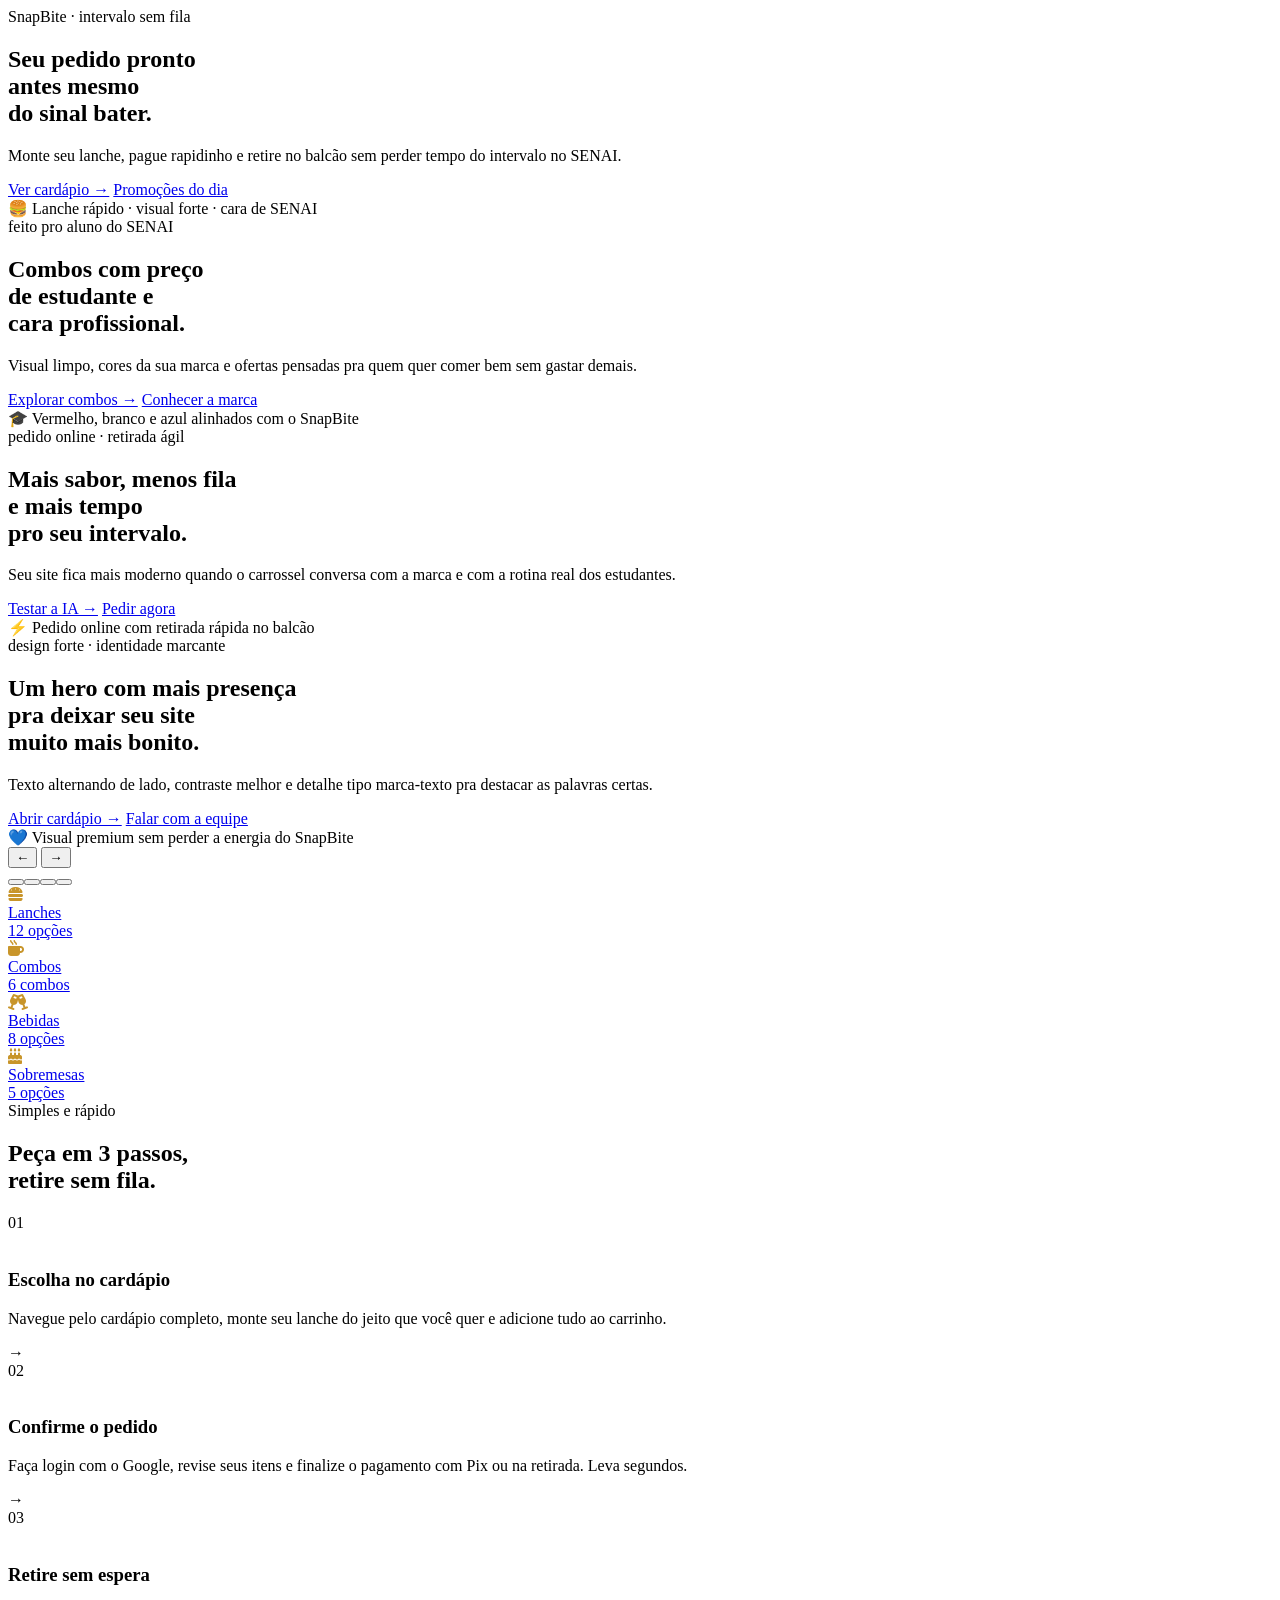
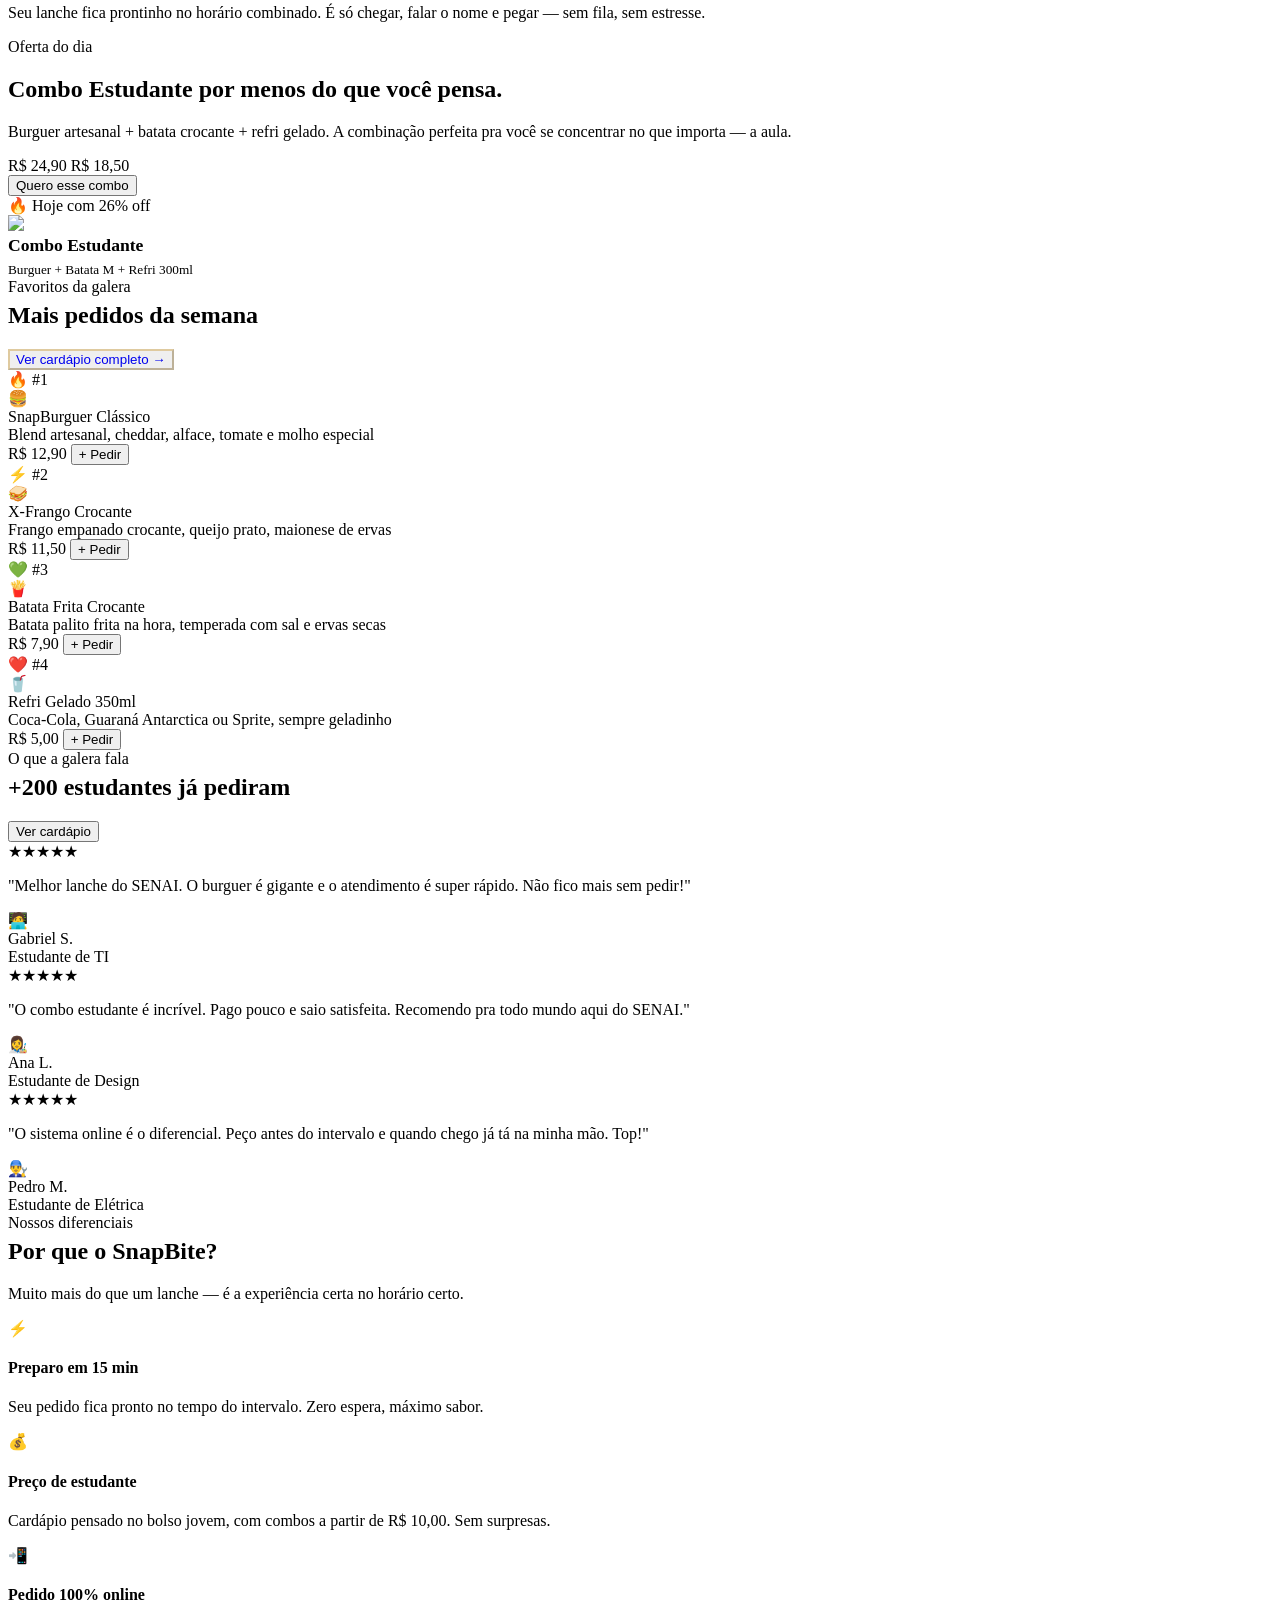
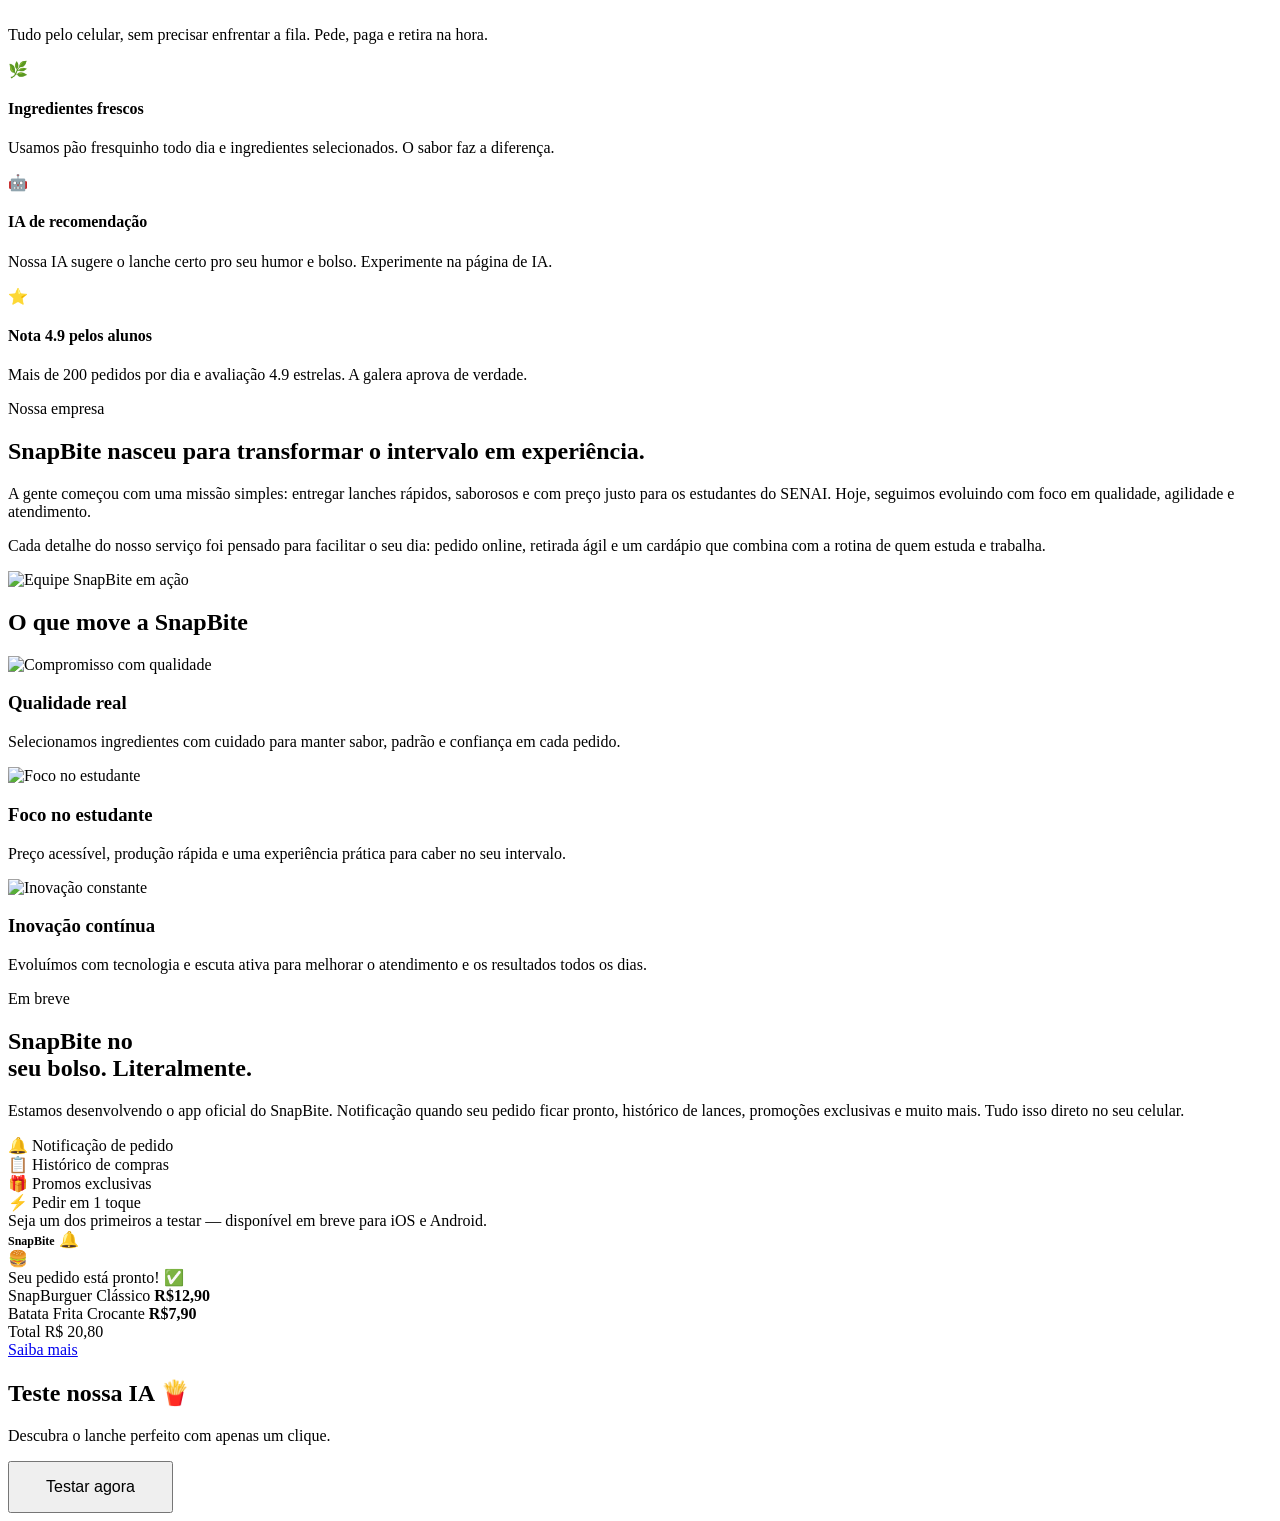
==== index.html @ 82b2a39b "Add files via upload" ====
<!DOCTYPE html>
<html lang="pt-BR">
<head>
  <meta charset="UTF-8">
  <meta name="viewport" content="width=device-width, initial-scale=1.0">
  <title>SnapBite — Lanchonete do SENAI</title>
  <link rel="icon" href="data:image/svg+xml,<svg xmlns='http://www.w3.org/2000/svg' viewBox='0 0 100 100'><text y='.9em' font-size='90'>🍔</text></svg>">
  <link rel="stylesheet" href="https://cdnjs.cloudflare.com/ajax/libs/font-awesome/6.5.0/css/all.min.css">
  <link rel="stylesheet" href="https://cdnjs.cloudflare.com/ajax/libs/font-awesome/6.5.1/css/all.min.css">
  <link rel="stylesheet" href="css/global.css">
  <link rel="stylesheet" href="css/home.css">
</head>
<body>
  <script src="js/skeleton.js"></script>
 

  <main>

    <!-- HERO CAROUSEL -->
    <section class="hero-carousel">
      <div class="hc-track" id="hcTrack">

        <div class="hc-slide" style="
          --bg:url('https://images.unsplash.com/photo-1568901346375-23c9450c58cd?w=1600&q=80');
          --hc-accent:#E30613;
          --hc-accent-strong:#FF4D57;
          --hc-accent-soft:rgba(227,6,19,0.18);
          --hc-accent-border:rgba(255,255,255,0.22);
          --hc-accent-shadow:rgba(227,6,19,0.35);
        ">
          <div class="hc-overlay" style="--ov-color:rgba(0,20,72,0.70)"></div>
          <div class="hc-content">
            <span class="hc-tag"><span class="dot"></span> SnapBite · intervalo sem fila</span>
            <h1 class="hc-title">Seu pedido <span class="hc-highlight">pronto</span><br>antes mesmo<br>do sinal bater.</h1>
            <p class="hc-desc">Monte seu lanche, pague rapidinho e retire no balcão sem perder tempo do intervalo no SENAI.</p>
            <div class="hc-actions">
              <a href="cardapio.html" class="hc-btn hc-btn-primary">Ver cardápio →</a>
              <a href="promocoes.html" class="hc-btn hc-btn-ghost">Promoções do dia</a>
            </div>
            <div class="hc-badge-item">🍔 Lanche rápido · visual forte · cara de SENAI</div>
          </div>
        </div>

        <div class="hc-slide" style="
          --bg:url('https://images.unsplash.com/photo-1515003197210-e0cd71810b5f?w=1600&q=80');
          --hc-accent:#FFFFFF;
          --hc-accent-strong:#F7F9FF;
          --hc-accent-soft:rgba(255,255,255,0.16);
          --hc-accent-border:rgba(255,255,255,0.22);
          --hc-accent-shadow:rgba(255,255,255,0.18);
        ">
          <div class="hc-overlay" style="--ov-color:rgba(227,6,19,0.66)"></div>
          <div class="hc-content is-right">
            <span class="hc-tag"><span class="dot"></span> feito pro aluno do SENAI</span>
            <h1 class="hc-title">Combos com <span class="hc-highlight">preço</span><br>de estudante e<br>cara profissional.</h1>
            <p class="hc-desc">Visual limpo, cores da sua marca e ofertas pensadas pra quem quer comer bem sem gastar demais.</p>
            <div class="hc-actions">
              <a href="cardapio.html" class="hc-btn hc-btn-primary">Explorar combos →</a>
              <a href="sobre.html" class="hc-btn hc-btn-ghost">Conhecer a marca</a>
            </div>
            <div class="hc-badge-item">🎓 Vermelho, branco e azul alinhados com o SnapBite</div>
          </div>
        </div>

        <div class="hc-slide" style="
          --bg:url('https://images.unsplash.com/photo-1525610553991-2bede1a236e2?w=1600&q=80');
          --hc-accent:#E30613;
          --hc-accent-strong:#FF6871;
          --hc-accent-soft:rgba(227,6,19,0.16);
          --hc-accent-border:rgba(255,255,255,0.20);
          --hc-accent-shadow:rgba(227,6,19,0.32);
        ">
          <div class="hc-overlay" style="--ov-color:rgba(0,26,102,0.74)"></div>
          <div class="hc-content">
            <span class="hc-tag"><span class="dot"></span> pedido online · retirada ágil</span>
            <h1 class="hc-title">Mais sabor, menos <span class="hc-highlight">fila</span><br>e mais tempo<br>pro seu intervalo.</h1>
            <p class="hc-desc">Seu site fica mais moderno quando o carrossel conversa com a marca e com a rotina real dos estudantes.</p>
            <div class="hc-actions">
              <a href="IA.html" class="hc-btn hc-btn-primary">Testar a IA →</a>
              <a href="cardapio.html" class="hc-btn hc-btn-ghost">Pedir agora</a>
            </div>
            <div class="hc-badge-item">⚡ Pedido online com retirada rápida no balcão</div>
          </div>
        </div>

        <div class="hc-slide" style="
          --bg:url('https://images.unsplash.com/photo-1571091718767-18b5b1457add?w=1600&q=80');
          --hc-accent:#FFFFFF;
          --hc-accent-strong:#FFFFFF;
          --hc-accent-soft:rgba(255,255,255,0.16);
          --hc-accent-border:rgba(255,255,255,0.22);
          --hc-accent-shadow:rgba(0,51,153,0.28);
        ">
          <div class="hc-overlay" style="--ov-color:rgba(0,51,153,0.68)"></div>
          <div class="hc-content is-right">
            <span class="hc-tag"><span class="dot"></span> design forte · identidade marcante</span>
            <h1 class="hc-title">Um hero com mais <span class="hc-highlight">presença</span><br>pra deixar seu site<br>muito mais bonito.</h1>
            <p class="hc-desc">Texto alternando de lado, contraste melhor e detalhe tipo marca-texto pra destacar as palavras certas.</p>
            <div class="hc-actions">
              <a href="cardapio.html" class="hc-btn hc-btn-primary">Abrir cardápio →</a>
              <a href="contato.html" class="hc-btn hc-btn-ghost">Falar com a equipe</a>
            </div>
            <div class="hc-badge-item">💙 Visual premium sem perder a energia do SnapBite</div>
          </div>
        </div>

      </div>

      <button class="hc-arrow hc-prev" id="hcPrev" aria-label="Anterior">&#8592;</button>
      <button class="hc-arrow hc-next" id="hcNext" aria-label="Próximo">&#8594;</button>
      <div class="hc-dots" id="hcDots"></div>
    </section>

    <script>
    (function() {
      const track = document.getElementById('hcTrack');
      const slides = track.querySelectorAll('.hc-slide');
      const dotsContainer = document.getElementById('hcDots');
      const total = slides.length;
      let current = 0;
      let timer = null;

      slides.forEach((_, i) => {
        const d = document.createElement('button');
        d.className = 'hc-dot' + (i === 0 ? ' active' : '');
        d.setAttribute('aria-label', 'Slide ' + (i + 1));
        d.addEventListener('click', () => goTo(i));
        dotsContainer.appendChild(d);
      });

      function goTo(idx) {
        slides[current].classList.remove('active');
        dotsContainer.children[current].classList.remove('active');
        current = (idx + total) % total;
        slides[current].classList.add('active');
        dotsContainer.children[current].classList.add('active');
        restartTimer();
      }

      function next() { goTo(current + 1); }
      function prev() { goTo(current - 1); }

      function restartTimer() {
        clearInterval(timer);
        timer = setInterval(next, 5200);
      }

      slides[0].classList.add('active');
      restartTimer();

      document.getElementById('hcNext').addEventListener('click', next);
      document.getElementById('hcPrev').addEventListener('click', prev);

      let startX = 0;
      track.addEventListener('touchstart', e => { startX = e.touches[0].clientX; }, { passive: true });
      track.addEventListener('touchend', e => {
        const dx = e.changedTouches[0].clientX - startX;
        if (Math.abs(dx) > 40) dx < 0 ? next() : prev();
      }, { passive: true });
    })();
    </script>

    <!-- STRIP CATEGORIAS -->
    <div class="strip-cats">
      <div class="strip-cats-inner">
        <a href="cardapio.html" class="cat-item">
          <span class="cat-emoji"><i class="fa-solid fa-burger" style="color: #c8952a;"></i></span>
          <div class="cat-info"><div class="cat-nome">Lanches</div><div class="cat-qtd">12 opções</div></div>
        </a>
        <a href="cardapio.html" class="cat-item">
          <span class="cat-emoji"><i class="fa-solid fa-mug-hot" style="color: #c8952a;"></i></span>
          <div class="cat-info"><div class="cat-nome">Combos</div><div class="cat-qtd">6 combos</div></div>
        </a>
        <a href="cardapio.html" class="cat-item">
          <span class="cat-emoji"><i class="fa-solid fa-champagne-glasses" style="color: #c8952a;"></i></span>
          <div class="cat-info"><div class="cat-nome">Bebidas</div><div class="cat-qtd">8 opções</div></div>
        </a>
        <a href="cardapio.html" class="cat-item">
          <span class="cat-emoji"><i class="fa-solid fa-cake-candles" style="color: #c8952a;"></i></span>
          <div class="cat-info"><div class="cat-nome">Sobremesas</div><div class="cat-qtd">5 opções</div></div>
        </a>
      </div>
    </div>

    <!-- COMO FUNCIONA -->
    <section class="sec-como">
      <div class="como-inner">
        <div class="como-header">
          <span class="eyebrow" style="color:var(--mostarda)">Simples e rápido</span>
          <h2 class="section-title">Peça em 3 passos,<br>retire sem fila.</h2>
        </div>
        <div class="como-steps">
          <div class="como-step">
            <div class="step-num">01</div>
            <div class="step-icon"><i class="fa-solid fa-burger" style="color: rgb(255, 255, 255);"></i></div>
            <h3 class="step-titulo">Escolha no cardápio</h3>
            <p class="step-desc">Navegue pelo cardápio completo, monte seu lanche do jeito que você quer e adicione tudo ao carrinho.</p>
          </div>
          <div class="como-arrow">→</div>
          <div class="como-step">
            <div class="step-num">02</div>
            <div class="step-icon"><i class="fa-solid fa-mobile-screen" style="color: rgb(255, 255, 255);"></i></div>
            <h3 class="step-titulo">Confirme o pedido</h3>
            <p class="step-desc">Faça login com o Google, revise seus itens e finalize o pagamento com Pix ou na retirada. Leva segundos.</p>
          </div>
          <div class="como-arrow">→</div>
          <div class="como-step">
            <div class="step-num">03</div>
            <div class="step-icon"><i class="fa-solid fa-circle-check" style="color: rgb(255, 255, 255);"></i></div>
            <h3 class="step-titulo">Retire sem espera</h3>
            <p class="step-desc">Seu lanche fica prontinho no horário combinado. É só chegar, falar o nome e pegar — sem fila, sem estresse.</p>
          </div>
        </div>
      </div>
    </section>

    <!-- DESTAQUE DO DIA -->
    <section class="sec-destaque">
      <div class="destaque-inner">
        <div class="destaque-texto">
          <span class="eyebrow" style="color:var(--terracota)">Oferta do dia</span>
          <h2>Combo Estudante por menos do que você pensa.</h2>
          <p>Burguer artesanal + batata crocante + refri gelado. A combinação perfeita pra você se concentrar no que importa — a aula.</p>
          <div class="preco-bloco">
            <span class="preco-antes">R$ 24,90</span>
            <span class="preco-agora">R$ 18,50</span>
          </div>
          <button class="btn-secondary" onclick="adicionarAoCarrinho({id:'combo1',nome:'Combo Estudante',preco:18.50,emoji:'🍔',desc:'Burguer + Batata + Refri'})">Quero esse combo</button>
        </div>
        <div class="destaque-card">
          <span class="rotulo">🔥 Hoje com 26% off</span>
          <div class="emoji-destaque"><img src="img/img2.png"></div>
          <div style="font-family:'Playfair Display',serif;font-size:1.1rem;font-weight:700;color:var(--preto-q)">Combo Estudante</div>
          <div style="color:var(--cinza-q);font-size:0.83rem;margin-top:6px">Burguer + Batata M + Refri 300ml</div>
        </div>
      </div>
    </section>


    <!-- MAIS PEDIDOS DA SEMANA -->
    <section class="sec-mais-pedidos">
      <div class="mais-inner">
        <div class="mais-header">
          <div>
            <span class="eyebrow" style="color:var(--terracota)">Favoritos da galera</span>
            <h2 class="section-title" style="margin-top:6px">Mais pedidos da semana</h2>
          </div>
          <a href="cardapio.html"><button class="btn-ghost" style="color:var(--mostarda);border-color:rgba(200,149,42,0.4)">Ver cardápio completo →</button></a>
        </div>
        <div class="mais-grid">
          <div class="mais-card">
            <div class="mais-badge">🔥 #1</div>
            <div class="mais-emoji">🍔</div>
            <div class="mais-nome">SnapBurguer Clássico</div>
            <div class="mais-desc">Blend artesanal, cheddar, alface, tomate e molho especial</div>
            <div class="mais-footer">
              <span class="mais-preco">R$ 12,90</span>
              <button class="prod-add-btn" onclick="adicionarAoCarrinho({id:'snb1',nome:'SnapBurguer Clássico',preco:12.90,emoji:'🍔',desc:'Blend artesanal clássico'})">+ Pedir</button>
            </div>
          </div>
          <div class="mais-card">
            <div class="mais-badge" style="background:var(--terracota)">⚡ #2</div>
            <div class="mais-emoji">🥪</div>
            <div class="mais-nome">X-Frango Crocante</div>
            <div class="mais-desc">Frango empanado crocante, queijo prato, maionese de ervas</div>
            <div class="mais-footer">
              <span class="mais-preco">R$ 11,50</span>
              <button class="prod-add-btn" onclick="adicionarAoCarrinho({id:'xfc1',nome:'X-Frango Crocante',preco:11.50,emoji:'🥪',desc:'Frango empanado crocante'})">+ Pedir</button>
            </div>
          </div>
          <div class="mais-card">
            <div class="mais-badge" style="background:var(--oliva)">💚 #3</div>
            <div class="mais-emoji">🍟</div>
            <div class="mais-nome">Batata Frita Crocante</div>
            <div class="mais-desc">Batata palito frita na hora, temperada com sal e ervas secas</div>
            <div class="mais-footer">
              <span class="mais-preco">R$ 7,90</span>
              <button class="prod-add-btn" onclick="adicionarAoCarrinho({id:'bat1',nome:'Batata Frita Crocante',preco:7.90,emoji:'🍟',desc:'Batata frita temperada'})">+ Pedir</button>
            </div>
          </div>
          <div class="mais-card">
            <div class="mais-badge" style="background:var(--vinho)">❤️ #4</div>
            <div class="mais-emoji">🥤</div>
            <div class="mais-nome">Refri Gelado 350ml</div>
            <div class="mais-desc">Coca-Cola, Guaraná Antarctica ou Sprite, sempre geladinho</div>
            <div class="mais-footer">
              <span class="mais-preco">R$ 5,00</span>
              <button class="prod-add-btn" onclick="adicionarAoCarrinho({id:'ref1',nome:'Refri Gelado 350ml',preco:5.00,emoji:'🥤',desc:'Refri gelado 350ml'})">+ Pedir</button>
            </div>
          </div>
        </div>
      </div>
    </section>

    <!-- DEPOIMENTOS -->
    <section class="sec-depo">
      <div class="sec-depo-inner">
        <div class="depo-header">
          <div>
            <span class="eyebrow">O que a galera fala</span>
            <h2 class="section-title" style="margin-top:6px">+200 estudantes já pediram</h2>
          </div>
          <a href="cardapio.html"><button class="btn-ghost">Ver cardápio</button></a>
        </div>
        <div class="depo-grid">
          <div class="depo-card">
            <div class="depo-stars">★★★★★</div>
            <p class="depo-texto">"Melhor lanche do SENAI. O burguer é gigante e o atendimento é super rápido. Não fico mais sem pedir!"</p>
            <div class="depo-autor">
              <div class="depo-av">🧑‍💻</div>
              <div><div class="depo-nome">Gabriel S.</div><div class="depo-cargo">Estudante de TI</div></div>
            </div>
          </div>
          <div class="depo-card">
            <div class="depo-stars">★★★★★</div>
            <p class="depo-texto">"O combo estudante é incrível. Pago pouco e saio satisfeita. Recomendo pra todo mundo aqui do SENAI."</p>
            <div class="depo-autor">
              <div class="depo-av">👩‍🎨</div>
              <div><div class="depo-nome">Ana L.</div><div class="depo-cargo">Estudante de Design</div></div>
            </div>
          </div>
          <div class="depo-card">
            <div class="depo-stars">★★★★★</div>
            <p class="depo-texto">"O sistema online é o diferencial. Peço antes do intervalo e quando chego já tá na minha mão. Top!"</p>
            <div class="depo-autor">
              <div class="depo-av">👨‍🔧</div>
              <div><div class="depo-nome">Pedro M.</div><div class="depo-cargo">Estudante de Elétrica</div></div>
            </div>
          </div>
        </div>
      </div>
    </section>

    <!-- POR QUE SNAPBITE -->
    <section class="sec-porque">
      <div class="porque-inner">
        <div class="porque-header">
          <span class="eyebrow" style="color:var(--terracota)">Nossos diferenciais</span>
          <h2 class="section-title" style="margin-top:6px">Por que o SnapBite?</h2>
          <p class="porque-sub">Muito mais do que um lanche — é a experiência certa no horário certo.</p>
        </div>
        <div class="porque-grid">
          <div class="porque-item">
            <div class="porque-icon">⚡</div>
            <h4>Preparo em 15 min</h4>
            <p>Seu pedido fica pronto no tempo do intervalo. Zero espera, máximo sabor.</p>
          </div>
          <div class="porque-item">
            <div class="porque-icon">💰</div>
            <h4>Preço de estudante</h4>
            <p>Cardápio pensado no bolso jovem, com combos a partir de R$ 10,00. Sem surpresas.</p>
          </div>
          <div class="porque-item">
            <div class="porque-icon">📲</div>
            <h4>Pedido 100% online</h4>
            <p>Tudo pelo celular, sem precisar enfrentar a fila. Pede, paga e retira na hora.</p>
          </div>
          <div class="porque-item">
            <div class="porque-icon">🌿</div>
            <h4>Ingredientes frescos</h4>
            <p>Usamos pão fresquinho todo dia e ingredientes selecionados. O sabor faz a diferença.</p>
          </div>
          <div class="porque-item">
            <div class="porque-icon">🤖</div>
            <h4>IA de recomendação</h4>
            <p>Nossa IA sugere o lanche certo pro seu humor e bolso. Experimente na página de IA.</p>
          </div>
          <div class="porque-item">
            <div class="porque-icon">⭐</div>
            <h4>Nota 4.9 pelos alunos</h4>
            <p>Mais de 200 pedidos por dia e avaliação 4.9 estrelas. A galera aprova de verdade.</p>
          </div>
        </div>
      </div>
    </section>

    <!-- NOSSA HISTÓRIA -->
    <section class="sec-empresa fade-in-up">
      <div class="empresa-inner">
        <div class="empresa-texto">
          <span class="eyebrow" style="color:var(--terracota)">Nossa empresa</span>
          <h2>SnapBite nasceu para transformar o intervalo em experiência.</h2>
          <p>
            A gente começou com uma missão simples: entregar lanches rápidos, saborosos e com preço justo
            para os estudantes do SENAI. Hoje, seguimos evoluindo com foco em qualidade, agilidade e atendimento.
          </p>
          <p>
            Cada detalhe do nosso serviço foi pensado para facilitar o seu dia: pedido online, retirada ágil
            e um cardápio que combina com a rotina de quem estuda e trabalha.
          </p>
        </div>
        <div class="empresa-imagem">
          <img src="img/img1.png" alt="Equipe SnapBite em ação">
        </div>
      </div>
    </section>

    <!-- CULTURA SNAPBITE -->
    <section class="sec-cultura fade-in-up">
      <div class="cultura-inner">
        <h2 class="section-title">O que move a SnapBite</h2>
        <div class="cultura-grid">
          <article class="cultura-card">
            <img src="img/img2.png" alt="Compromisso com qualidade">
            <h3>Qualidade real</h3>
            <p>Selecionamos ingredientes com cuidado para manter sabor, padrão e confiança em cada pedido.</p>
          </article>
          <article class="cultura-card">
            <img src="img/img3.png" alt="Foco no estudante">
            <h3>Foco no estudante</h3>
            <p>Preço acessível, produção rápida e uma experiência prática para caber no seu intervalo.</p>
          </article>
          <article class="cultura-card">
            <img src="img/img1.png" alt="Inovação constante">
            <h3>Inovação contínua</h3>
            <p>Evoluímos com tecnologia e escuta ativa para melhorar o atendimento e os resultados todos os dias.</p>
          </article>
        </div>
      </div>
    </section>

    <!-- APP TEASER -->
    <section class="sec-app">
      <div class="app-inner">
        <div class="app-texto">
          <span class="eyebrow" style="color:var(--mostarda-cl)">Em breve</span>
          <h2>SnapBite no<br>seu bolso. <span class="app-hl">Literalmente.</span></h2>
          <p>Estamos desenvolvendo o app oficial do SnapBite. Notificação quando seu pedido ficar pronto, histórico de lances, promoções exclusivas e muito mais. Tudo isso direto no seu celular.</p>
          <div class="app-pills">
            <div class="app-pill">🔔 Notificação de pedido</div>
            <div class="app-pill">📋 Histórico de compras</div>
            <div class="app-pill">🎁 Promos exclusivas</div>
            <div class="app-pill">⚡ Pedir em 1 toque</div>
          </div>
          <div class="app-aviso">
            <span class="app-aviso-dot"></span>
            Seja um dos primeiros a testar — disponível em breve para iOS e Android.
          </div>
        </div>
        <div class="app-mockup">
          <div class="phone-frame">
            <div class="phone-notch"></div>
            <div class="phone-screen">
              <div class="ps-header">
                <span style="font-size:0.75rem;font-weight:700;color:var(--mostarda)">SnapBite</span>
                <span style="font-size:1rem">🔔</span>
              </div>
              <div class="ps-hero-img">🍔</div>
              <div class="ps-tag">Seu pedido está pronto! ✅</div>
              <div class="ps-item">
                <span>SnapBurguer Clássico</span>
                <span style="color:var(--mostarda);font-weight:700">R$12,90</span>
              </div>
              <div class="ps-item">
                <span>Batata Frita Crocante</span>
                <span style="color:var(--mostarda);font-weight:700">R$7,90</span>
              </div>
              <div class="ps-divider"></div>
              <div class="ps-total">
                <span>Total</span>
                <span>R$ 20,80</span>
              </div>
              <a href="sobre.html" class="ps-btn-link"><div class="ps-btn">Saiba mais</div></a>
            </div>
          </div>
          <div class="phone-glow"></div>
        </div>
      </div>
    </section>

    <!-- CTA -->
    <section class="sec-cta">
      <div class="sec-cta-inner">
        <h2>Teste nossa IA 🍟</h2>
        <p>Descubra o lanche perfeito com apenas um clique.</p>
        <a href="IA.html"><button class="btn-primary" style="margin:0 auto;display:inline-flex;padding:15px 36px;font-size:1rem">Testar agora</button></a>
      </div>
    </section>
  </main>

  <script src="js/components.js"></script>
  <script src="js/app.js"></script>
  <script type="module" src="backend/firebase-auth.js"></script>

</body>
</html>
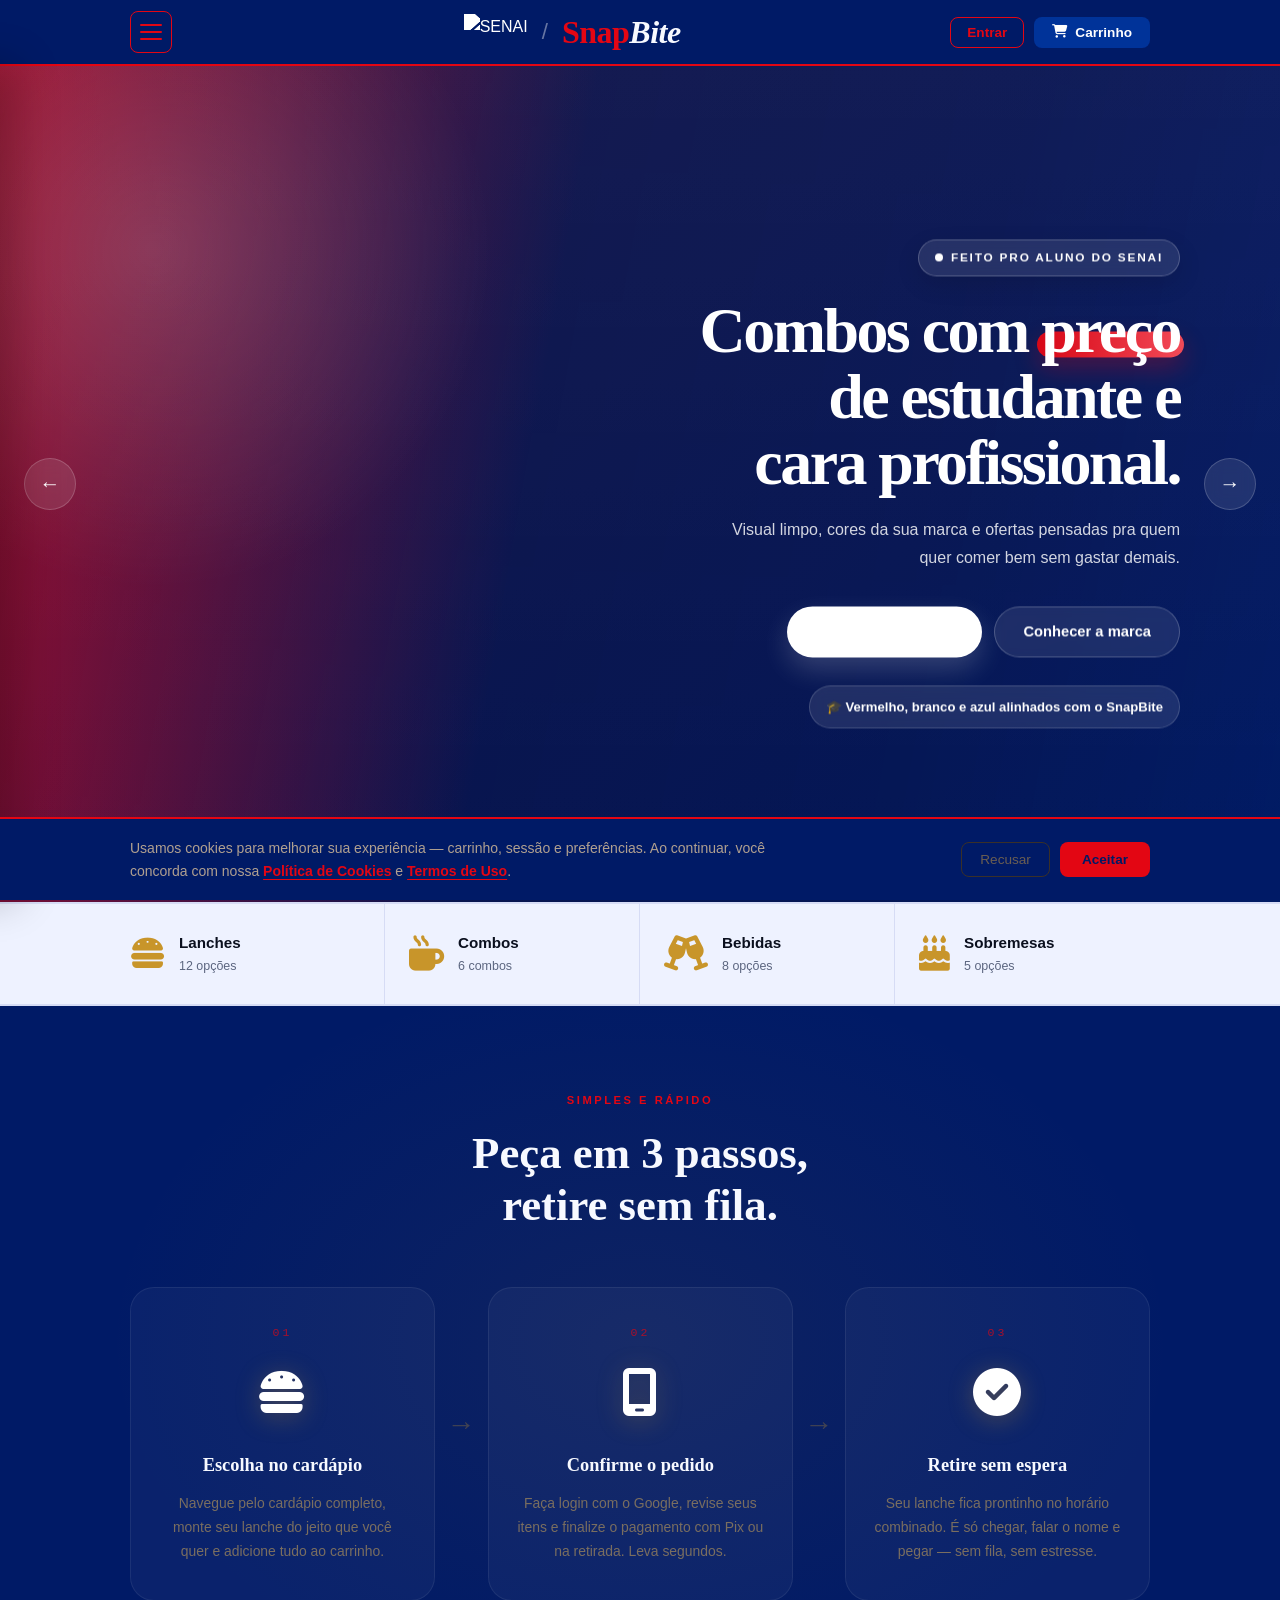
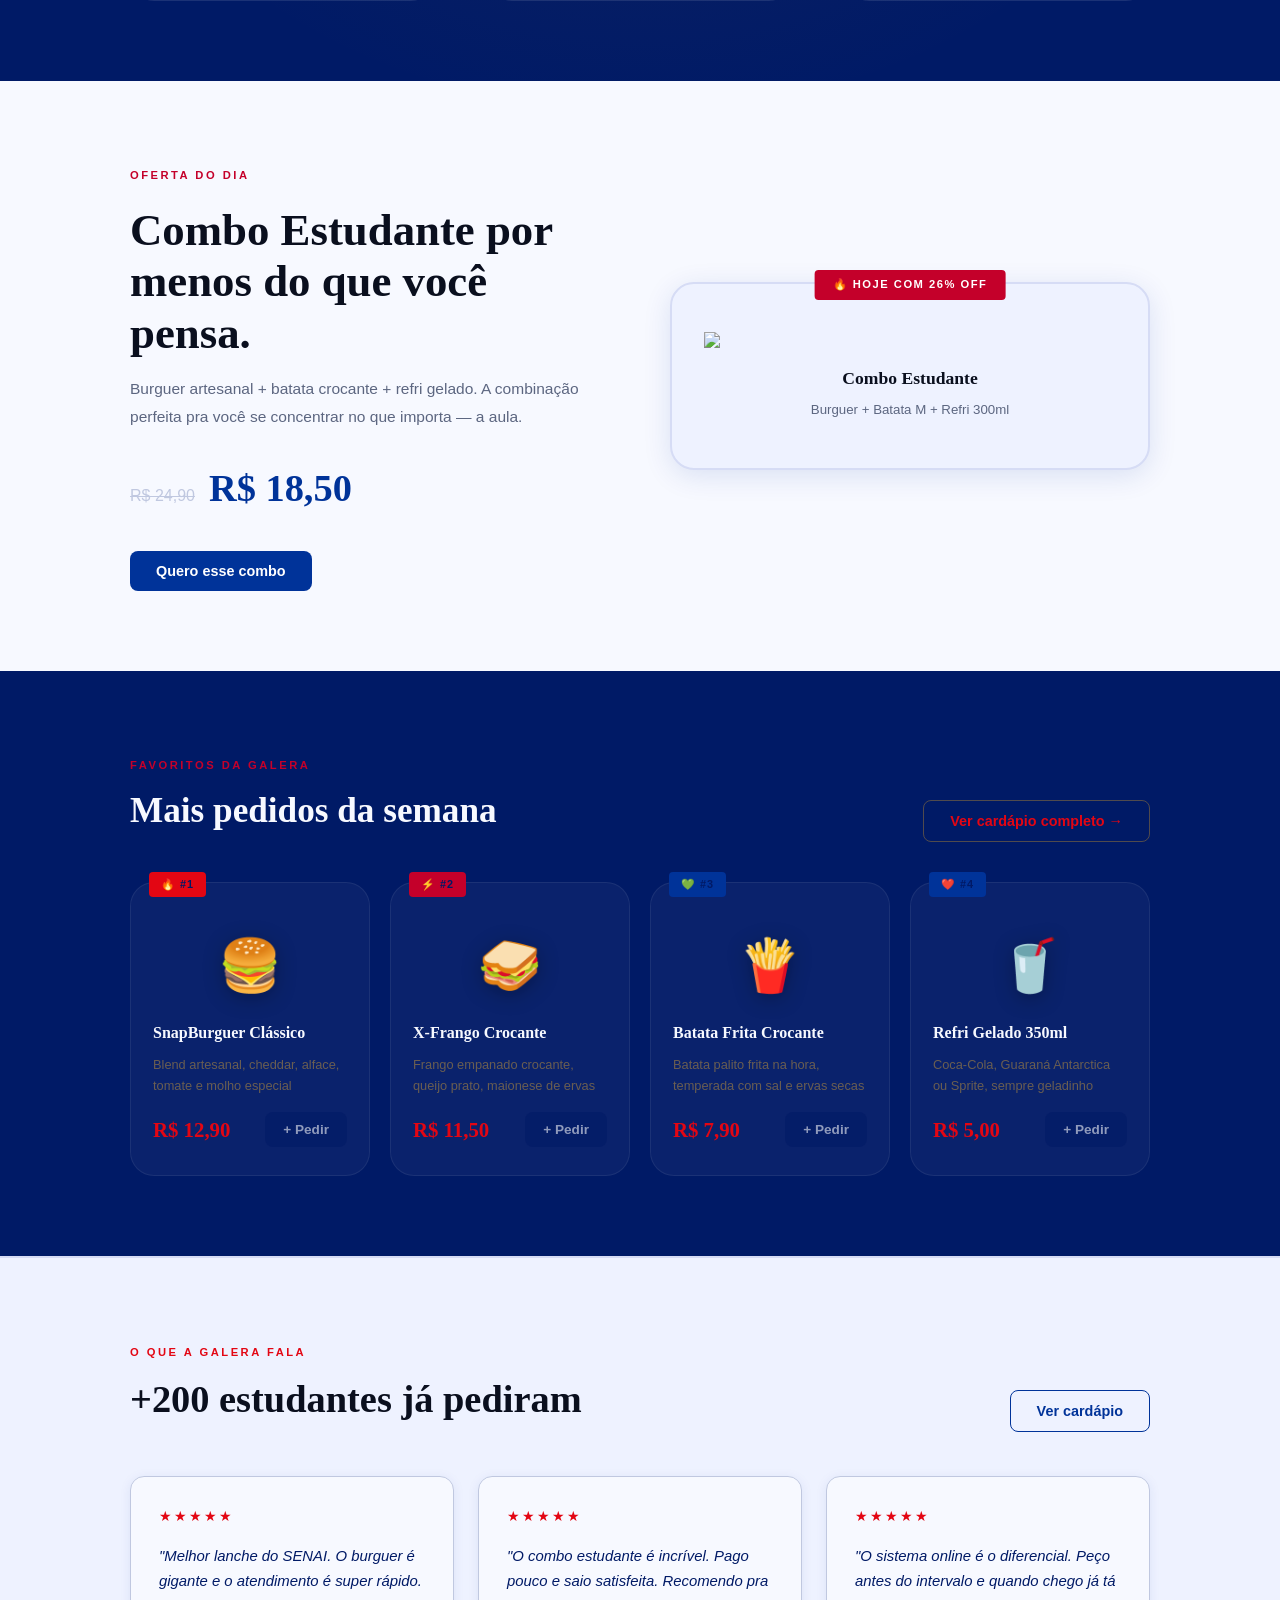
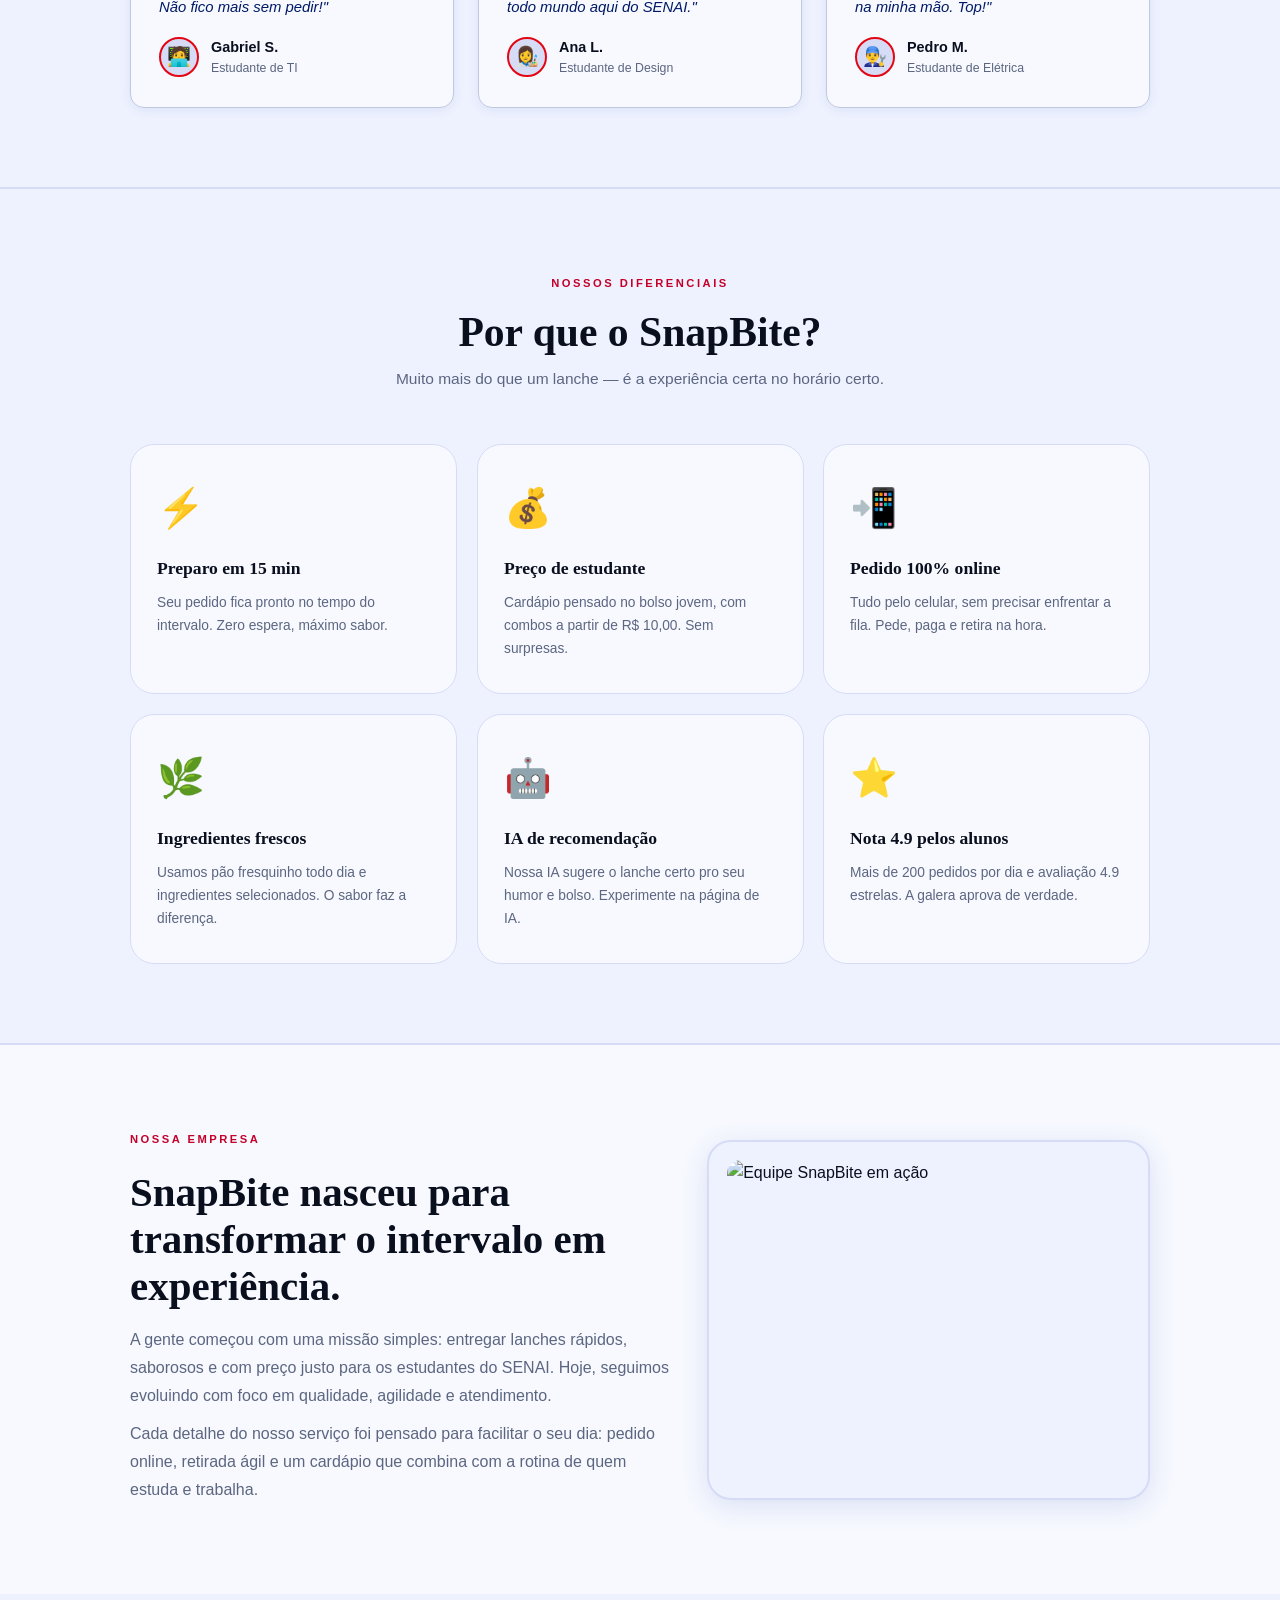
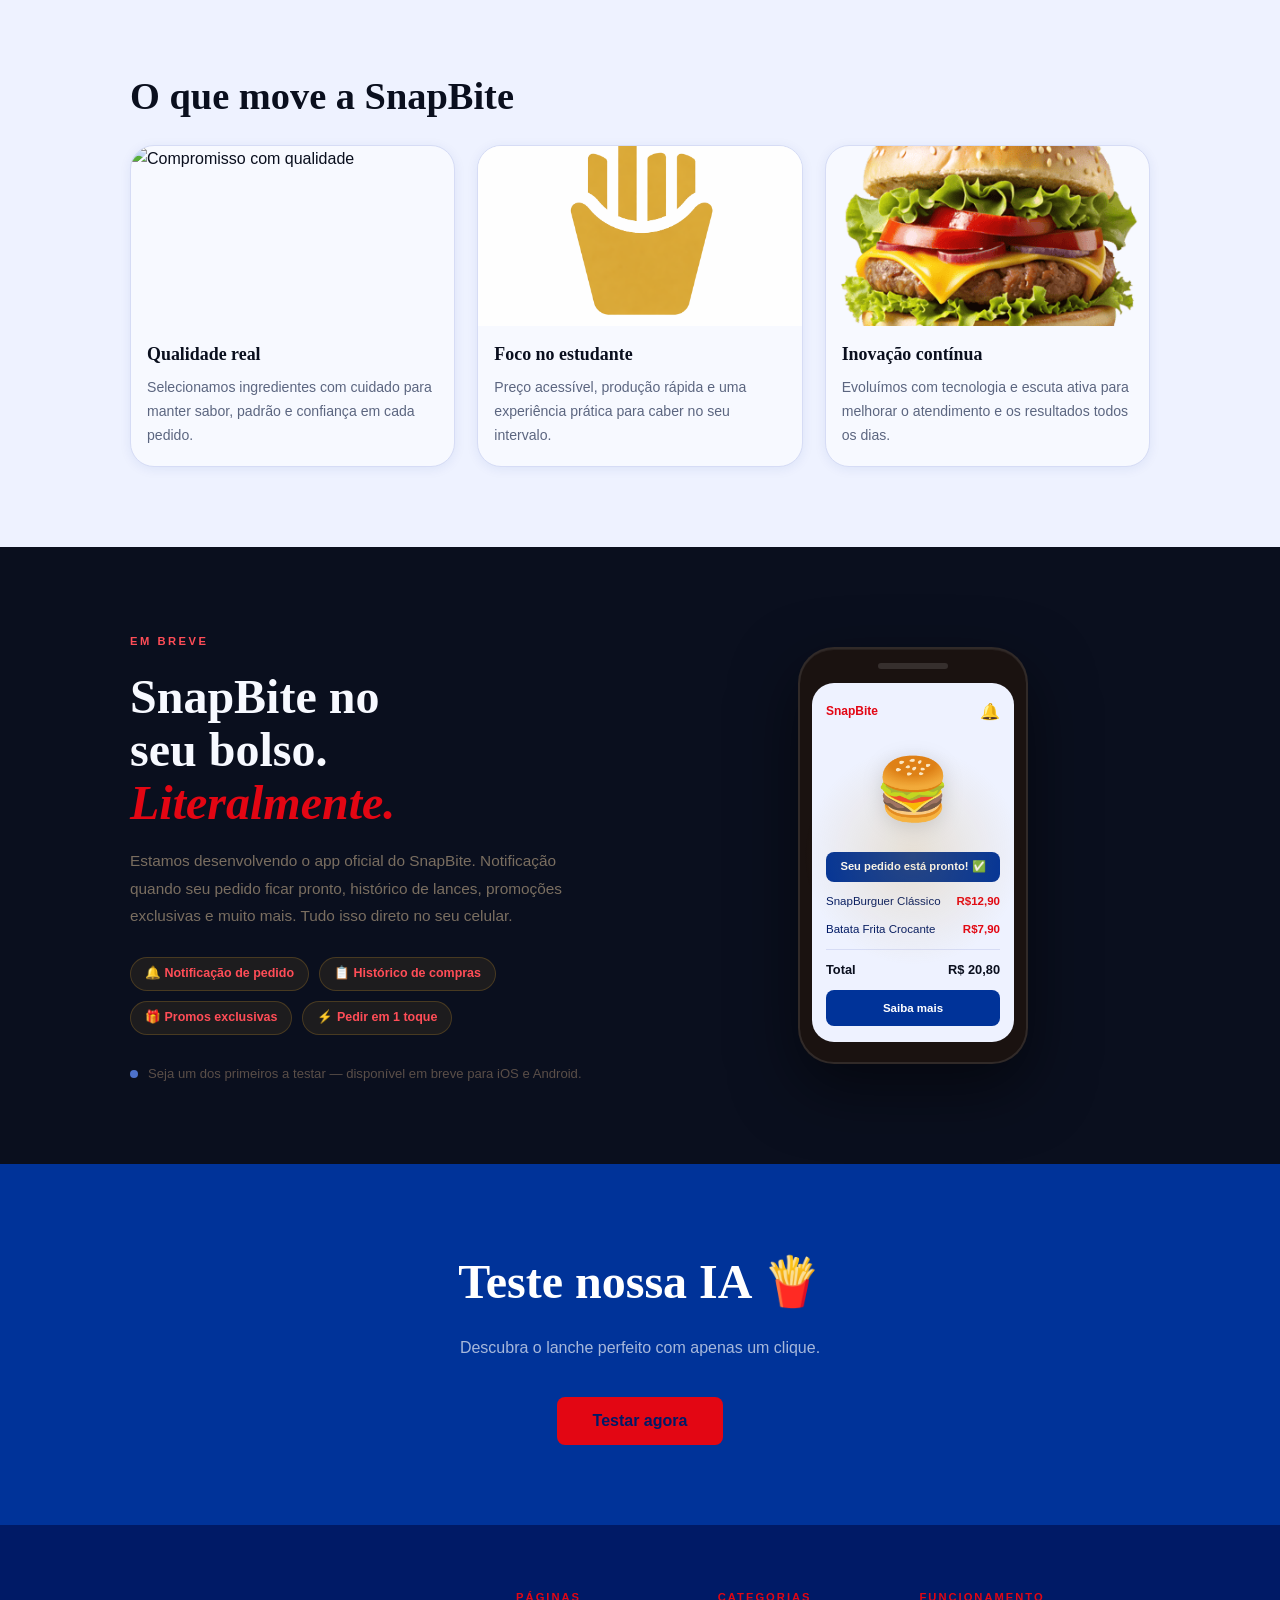
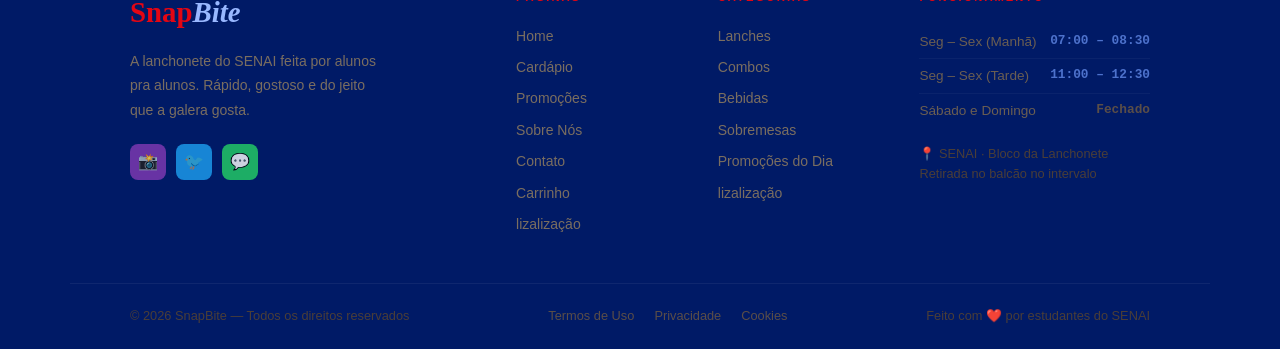
==== commit 3e2c3cfa: "Atualizar o index.html" ====
--- a/index.html
+++ b/index.html
@@ -7,11 +7,11 @@
   <link rel="icon" href="data:image/svg+xml,<svg xmlns='http://www.w3.org/2000/svg' viewBox='0 0 100 100'><text y='.9em' font-size='90'>🍔</text></svg>">
   <link rel="stylesheet" href="https://cdnjs.cloudflare.com/ajax/libs/font-awesome/6.5.0/css/all.min.css">
   <link rel="stylesheet" href="https://cdnjs.cloudflare.com/ajax/libs/font-awesome/6.5.1/css/all.min.css">
-  <link rel="stylesheet" href="css/global.css">
-  <link rel="stylesheet" href="css/home.css">
+  <link rel="stylesheet" href="global.css">
+  <link rel="stylesheet" href="home.css">
 </head>
 <body>
-  <script src="js/skeleton.js"></script>
+  <script src="skeleton.js"></script>
  
 
   <main>
@@ -406,12 +406,12 @@
             <p>Selecionamos ingredientes com cuidado para manter sabor, padrão e confiança em cada pedido.</p>
           </article>
           <article class="cultura-card">
-            <img src="img/img3.png" alt="Foco no estudante">
+            <img src="img3.png" alt="Foco no estudante">
             <h3>Foco no estudante</h3>
             <p>Preço acessível, produção rápida e uma experiência prática para caber no seu intervalo.</p>
           </article>
           <article class="cultura-card">
-            <img src="img/img1.png" alt="Inovação constante">
+            <img src="img1.png" alt="Inovação constante">
             <h3>Inovação contínua</h3>
             <p>Evoluímos com tecnologia e escuta ativa para melhorar o atendimento e os resultados todos os dias.</p>
           </article>
@@ -478,9 +478,9 @@
     </section>
   </main>
 
-  <script src="js/components.js"></script>
-  <script src="js/app.js"></script>
-  <script type="module" src="backend/firebase-auth.js"></script>
+  <script src="components.js"></script>
+  <script src="app.js"></script>
+  <script type="module" src="firebase-auth.js"></script>
 
 </body>
 </html>
--- a/global.css
+++ b/global.css
@@ -0,0 +1,1398 @@
+@import url('https://fonts.googleapis.com/css2?family=Playfair+Display:ital,wght@0,700;0,900;1,700&family=DM+Sans:wght@300;400;500;600;700&family=DM+Mono:wght@400;500&display=swap');
+
+:root {
+  /* ── CORES SENAI ── */
+  --mostarda:   #E30613;   /* vermelho SENAI (primário) */
+  --mostarda-cl:#FF4D57;   /* vermelho claro */
+  --vinho:      #003399;   /* azul SENAI (secundário) */
+  --vinho-cl:   #0047CC;   /* azul claro */
+  --creme:      #EEF2FF;   /* azul muito claro (fundo suave) */
+  --creme-esc:  #D6DCF5;   /* azul bordas suaves */
+  --oliva:      #003399;   /* azul escuro (reutilizado) */
+  --oliva-cl:   #4D72CC;   /* azul médio */
+  --terracota:  #C4002A;   /* vermelho escuro */
+  --terracota-cl:#E8335A;  /* vermelho médio */
+  --off-white:  #F7F9FF;   /* fundo branco azulado */
+  --cinza-q:    #5C6680;   /* cinza azulado */
+  --cinza-borda:#C0C8E0;   /* borda cinza azulada */
+  --preto-q:    #0A0F1E;   /* quase preto azulado */
+  --preto-mid:  #001A66;   /* azul SENAI muito escuro (navbar) */
+  --sombra-s:  0 2px 12px rgba(0,51,153,0.08);
+  --sombra-m:  0 6px 28px rgba(0,51,153,0.12);
+  --sombra-g:  0 16px 56px rgba(0,51,153,0.18);
+  --radius:    14px;
+  --radius-sm: 8px;
+  --radius-xl: 24px;
+  --t:         0.22s cubic-bezier(.4,0,.2,1);
+  --max-w:     1140px;
+  --gutter:    clamp(20px, 5vw, 60px);
+}
+
+*, *::before, *::after { box-sizing: border-box; margin: 0; padding: 0; }
+html { scroll-behavior: smooth; }
+
+html, body {
+  width: 100%;
+  min-height: 100%;
+}
+
+body {
+  font-family: 'DM Sans', sans-serif;
+  background: var(--off-white);
+  color: var(--preto-q);
+  min-height: 100vh;
+  display: flex;
+  flex-direction: column;
+  font-size: 16px;
+  line-height: 1.6;
+}
+
+body > main {
+  flex: 1;
+  display: block;
+  width: 100%;
+}
+
+body > .footer {
+  margin-top: auto;
+  flex-shrink: 0;
+}
+
+a { color: inherit; text-decoration: none; }
+img { display: block; max-width: 100%; }
+button, input, select, textarea { font-family: inherit; }
+
+.container {
+  width: 100%;
+  max-width: var(--max-w);
+  margin-left: auto;
+  margin-right: auto;
+  padding-left: var(--gutter);
+  padding-right: var(--gutter);
+}
+
+/* ── NAVBAR ── */
+.navbar {
+  position: sticky;
+  top: 0;
+  z-index: 1000;
+  background: var(--preto-mid);
+  border-bottom: 2px solid var(--mostarda);
+}
+
+.navbar-inner {
+  max-width: var(--max-w);
+  margin: 0 auto;
+  padding: 0 var(--gutter);
+  height: 64px;
+  display: grid;
+  grid-template-columns: 64px 1fr auto;
+  align-items: center;
+  gap: 16px;
+}
+
+.navbar-side-left {
+  display: flex;
+  align-items: center;
+  justify-content: flex-start;
+}
+
+.navbar-logo-wrap {
+  display: flex;
+  align-items: center;
+  justify-content: center;
+  gap: 10px;
+  min-width: 0;
+}
+
+.navbar-side-right {
+  display: flex;
+  align-items: center;
+  justify-content: flex-end;
+  gap: 10px;
+  min-width: max-content;
+}
+
+.navbar-logo {
+  font-family: 'Playfair Display', serif;
+  font-size: 1.55rem;
+  font-weight: 900;
+  color: var(--mostarda);
+  letter-spacing: -0.5px;
+  flex-shrink: 0;
+}
+.navbar-logo em { font-style: italic; color: var(--off-white); font-weight: 700; }
+
+.navbar-senai-logo {
+  height: 36px;
+  width: auto;
+  object-fit: contain;
+  flex-shrink: 0;
+  filter: brightness(0) invert(1);
+}
+
+.navbar-logo-divider {
+  color: rgba(255,255,255,0.4);
+  font-size: 1.4rem;
+  font-weight: 300;
+  flex-shrink: 0;
+  margin: 0 4px;
+  line-height: 1;
+}
+
+.navbar-links {
+  display: flex;
+  align-items: center;
+  gap: 2px;
+  list-style: none;
+}
+.navbar-links a {
+  display: block;
+  color: #C8BFB0;
+  font-size: 0.875rem;
+  font-weight: 500;
+  padding: 6px 14px;
+  border-radius: 6px;
+  transition: background var(--t), color var(--t);
+}
+.navbar-links a:hover { background: rgba(200,149,42,0.15); color: var(--mostarda-cl); }
+.navbar-links a.active { background: var(--mostarda); color: var(--preto-mid); font-weight: 700; }
+
+.navbar-actions { display: flex; align-items: center; gap: 10px; flex-shrink: 0; }
+
+.hamburger {
+  display: flex;
+  align-items: center;
+  justify-content: center;
+  flex-direction: column;
+  gap: 4px;
+  cursor: pointer;
+  background: none;
+  border: 1.5px solid var(--mostarda);
+  border-radius: 10px;
+  padding: 10px;
+  width: 42px;
+  height: 42px;
+  margin: 0;
+}
+
+.hamburger span {
+  display: block;
+  width: 18px;
+  height: 2px;
+  background: var(--mostarda);
+  border-radius: 2px;
+  transition: var(--t);
+}
+
+.btn-carrinho {
+  position: relative;
+  background: var(--vinho);
+  color: #fff;
+  border: none;
+  border-radius: var(--radius-sm);
+  padding: 8px 18px;
+  font-weight: 600;
+  font-size: 0.85rem;
+  cursor: pointer;
+  display: flex;
+  align-items: center;
+  gap: 8px;
+  transition: background var(--t), transform var(--t);
+}
+.btn-carrinho:hover { background: var(--vinho-cl); transform: translateY(-1px); }
+
+.carrinho-badge {
+  background: var(--mostarda);
+  color: var(--preto-mid);
+  border-radius: 50%;
+  font-size: 0.65rem;
+  font-weight: 700;
+  width: 18px; height: 18px;
+  display: flex; align-items: center; justify-content: center;
+  position: absolute;
+  top: -7px; right: -7px;
+  border: 2px solid var(--preto-mid);
+}
+
+.btn-login-nav {
+  background: transparent;
+  color: var(--mostarda);
+  border: 1.5px solid var(--mostarda);
+  border-radius: var(--radius-sm);
+  padding: 7px 16px;
+  font-weight: 600;
+  font-size: 0.85rem;
+  cursor: pointer;
+  transition: background var(--t), color var(--t);
+}
+.btn-login-nav:hover { background: var(--mostarda); color: var(--preto-mid); }
+
+/* ── BOTÕES ── */
+.btn-primary {
+  background: var(--mostarda);
+  color: var(--preto-mid);
+  border: none;
+  border-radius: var(--radius-sm);
+  padding: 13px 28px;
+  font-weight: 700;
+  font-size: 0.925rem;
+  cursor: pointer;
+  transition: background var(--t), transform var(--t), box-shadow var(--t);
+  display: inline-flex;
+  align-items: center;
+  gap: 8px;
+}
+.btn-primary:hover { background: var(--mostarda-cl); transform: translateY(-2px); box-shadow: 0 6px 20px rgba(200,149,42,0.35); }
+
+.btn-secondary {
+  background: var(--vinho);
+  color: #fff;
+  border: none;
+  border-radius: var(--radius-sm);
+  padding: 12px 26px;
+  font-weight: 600;
+  font-size: 0.9rem;
+  cursor: pointer;
+  transition: background var(--t), transform var(--t);
+  display: inline-flex;
+  align-items: center;
+  gap: 8px;
+}
+.btn-secondary:hover { background: var(--vinho-cl); transform: translateY(-2px); }
+
+.btn-ghost {
+  background: transparent;
+  color: var(--oliva);
+  border: 1.5px solid var(--oliva);
+  border-radius: var(--radius-sm);
+  padding: 12px 26px;
+  font-weight: 600;
+  font-size: 0.9rem;
+  cursor: pointer;
+  transition: background var(--t), color var(--t);
+  display: inline-flex;
+  align-items: center;
+  gap: 8px;
+}
+.btn-ghost:hover { background: var(--oliva); color: #fff; }
+
+/* ── FOOTER ── */
+/* garante que o footer sempre fica no fundo */
+main {
+  flex: 1;
+}
+.footer {
+  margin-top: auto;
+}
+.footer {
+  background: var(--preto-mid);
+  color: #A09080;
+  flex-shrink: 0;
+  margin-top: auto;
+}
+
+.footer-main {
+  max-width: var(--max-w);
+  margin: 0 auto;
+  padding: 64px var(--gutter) 48px;
+  display: grid;
+  grid-template-columns: 2.2fr 1fr 1fr 1.5fr;
+  gap: 48px;
+  border-bottom: 1px solid rgba(255,255,255,0.06);
+}
+
+.footer-logo {
+  font-family: 'Playfair Display', serif;
+  font-size: 1.8rem;
+  font-weight: 900;
+  color: var(--mostarda);
+  display: block;
+  margin-bottom: 14px;
+}
+.footer-logo em { font-style: italic; color: #99B8FF; font-weight: 700; }
+
+.footer-brand p { font-size: 0.875rem; line-height: 1.75; color: #7A6E60; max-width: 260px; }
+
+.footer-socials { display: flex; gap: 10px; margin-top: 22px; }
+
+.soc { width: 36px; height: 36px; border-radius: 8px; display: flex; align-items: center; justify-content: center; font-size: 1rem; cursor: pointer; transition: transform var(--t), opacity var(--t); opacity: 0.8; }
+.soc:hover { transform: translateY(-3px); opacity: 1; }
+.soc.ig { background: #833ab4; color: #fff; }
+.soc.tw { background: #1DA1F2; color: #fff; }
+.soc.wa { background: #25D366; color: #fff; }
+
+.footer-col h4 { font-size: 0.7rem; font-weight: 700; text-transform: uppercase; letter-spacing: 2px; color: var(--mostarda); margin-bottom: 18px; }
+.footer-col ul { list-style: none; display: flex; flex-direction: column; gap: 9px; }
+.footer-col ul a { font-size: 0.875rem; color: #7A6E60; transition: color var(--t), padding-left var(--t); display: block; }
+.footer-col ul a:hover { color: var(--creme); padding-left: 5px; }
+
+.horario-row { display: flex; justify-content: space-between; font-size: 0.85rem; gap: 12px; padding: 6px 0; border-bottom: 1px solid rgba(255,255,255,0.04); }
+.horario-row:last-of-type { border-bottom: none; }
+.horario-row .dia { color: #6A5E52; }
+.horario-row .hr { color: var(--oliva-cl); font-weight: 600; font-family: 'DM Mono', monospace; font-size: 0.8rem; }
+.horario-row.off .hr { color: #5A4E48; }
+
+.footer-bottom-bar {
+  max-width: var(--max-w);
+  margin: 0 auto;
+  padding: 22px var(--gutter);
+  display: flex;
+  align-items: center;
+  justify-content: space-between;
+  gap: 16px;
+  flex-wrap: wrap;
+  font-size: 0.8rem;
+  color: #4A3E38;
+}
+.footer-bottom-bar a { color: #5A4E48; transition: color var(--t); }
+.footer-bottom-bar a:hover { color: var(--mostarda); }
+
+/* ── COOKIE ── */
+.cookie-banner {
+  position: fixed;
+  bottom: 0; left: 0; right: 0;
+  z-index: 9999;
+  background: var(--preto-mid);
+  border-top: 2px solid var(--mostarda);
+  transform: translateY(0);
+  transition: transform 0.4s cubic-bezier(.4,0,.2,1);
+}
+.cookie-banner.hidden { transform: translateY(110%); }
+.cookie-inner { max-width: var(--max-w); margin: 0 auto; padding: 18px var(--gutter); display: flex; align-items: center; justify-content: space-between; gap: 24px; flex-wrap: wrap; }
+.cookie-text { font-size: 0.875rem; color: #B0A090; line-height: 1.6; max-width: 640px; }
+.cookie-text a { color: var(--mostarda); font-weight: 600; text-decoration: underline; text-underline-offset: 3px; }
+.cookie-btns { display: flex; gap: 10px; flex-shrink: 0; }
+.btn-ck-ok { background: var(--mostarda); color: var(--preto-mid); border: none; border-radius: var(--radius-sm); padding: 9px 22px; font-weight: 700; font-size: 0.85rem; cursor: pointer; transition: background var(--t); }
+.btn-ck-ok:hover { background: var(--mostarda-cl); }
+.btn-ck-no { background: transparent; color: #6A5E52; border: 1px solid #3A3028; border-radius: var(--radius-sm); padding: 9px 18px; font-size: 0.85rem; cursor: pointer; transition: border-color var(--t), color var(--t); }
+.btn-ck-no:hover { border-color: #6A5E52; color: #B0A090; }
+
+/* ── MODAL ── */
+.modal-overlay { position: fixed; inset: 0; background: rgba(28,20,16,0.72); z-index: 5000; display: flex; align-items: center; justify-content: center; padding: 20px; opacity: 0; pointer-events: none; transition: opacity 0.28s; backdrop-filter: blur(3px); }
+.modal-overlay.active { opacity: 1; pointer-events: all; }
+.modal-box { background: var(--off-white); border-radius: var(--radius-xl); padding: 40px; max-width: 440px; width: 100%; box-shadow: var(--sombra-g); transform: translateY(24px) scale(0.98); transition: transform 0.32s cubic-bezier(.4,0,.2,1); position: relative; border-top: 4px solid var(--mostarda); }
+.modal-overlay.active .modal-box { transform: translateY(0) scale(1); }
+.modal-close { position: absolute; top: 14px; right: 18px; background: none; border: none; font-size: 1.3rem; cursor: pointer; color: var(--cinza-q); line-height: 1; transition: color var(--t); }
+.modal-close:hover { color: var(--terracota); }
+.modal-box h2 { font-family: 'Playfair Display', serif; font-size: 1.7rem; font-weight: 900; color: var(--preto-q); margin-bottom: 5px; }
+.modal-sub { color: var(--cinza-q); font-size: 0.9rem; margin-bottom: 26px; }
+.modal-tabs { display: flex; gap: 3px; background: var(--creme-esc); border-radius: var(--radius-sm); padding: 3px; margin-bottom: 22px; }
+.modal-tab { flex: 1; padding: 8px; border-radius: 6px; cursor: pointer; font-weight: 600; font-size: 0.875rem; color: var(--cinza-q); border: none; background: none; transition: background var(--t), color var(--t); text-align: center; }
+.modal-tab.active { background: var(--off-white); color: var(--preto-q); box-shadow: var(--sombra-s); }
+.tab-content { display: none; }
+.tab-content.active { display: block; }
+.social-btns { display: flex; flex-direction: column; gap: 10px; margin-bottom: 20px; }
+.btn-soc { display: flex; align-items: center; gap: 12px; border: 1.5px solid var(--cinza-borda); border-radius: var(--radius-sm); padding: 11px 16px; font-weight: 600; font-size: 0.9rem; cursor: pointer; background: #fff; color: var(--preto-q); transition: border-color var(--t), box-shadow var(--t), transform var(--t); }
+.btn-soc:hover { border-color: var(--mostarda); box-shadow: 0 3px 12px rgba(200,149,42,0.15); transform: translateY(-1px); }
+.btn-soc img { width: 20px; height: 20px; border-radius: 4px; }
+.divider { display: flex; align-items: center; gap: 10px; margin-bottom: 18px; font-size: 0.8rem; color: var(--cinza-borda); font-weight: 500; letter-spacing: 0.5px; text-transform: uppercase; }
+.divider::before, .divider::after { content: ''; flex: 1; height: 1px; background: var(--cinza-borda); }
+.form-group { margin-bottom: 14px; }
+.form-group label { display: block; font-size: 0.8rem; font-weight: 700; color: var(--oliva); margin-bottom: 6px; text-transform: uppercase; letter-spacing: 0.8px; }
+.form-group input { width: 100%; padding: 11px 14px; border: 1.5px solid var(--cinza-borda); border-radius: var(--radius-sm); font-size: 0.9rem; background: #fff; transition: border-color var(--t); outline: none; color: var(--preto-q); }
+.form-group input:focus { border-color: var(--mostarda); }
+.modal-sucesso .modal-box { text-align: center; border-top-color: var(--oliva-cl); }
+.sucesso-icon { font-size: 4rem; margin-bottom: 14px; }
+.modal-sucesso h2 { color: var(--oliva); font-size: 1.6rem; margin-bottom: 12px; }
+.msg-compra { background: var(--creme-esc); border-left: 4px solid var(--oliva-cl); border-radius: var(--radius-sm); padding: 18px; font-size: 0.95rem; line-height: 1.7; color: var(--preto-mid); text-align: left; margin: 18px 0 24px; font-weight: 500; }
+
+/* ── TOAST ── */
+.toast-container { position: fixed; bottom: 28px; right: 28px; z-index: 8000; display: flex; flex-direction: column; gap: 10px; }
+.toast { background: var(--preto-mid); color: var(--creme); padding: 14px 20px; border-radius: var(--radius-sm); display: flex; align-items: center; gap: 10px; font-size: 0.875rem; font-weight: 500; max-width: 320px; box-shadow: var(--sombra-g); animation: toastIn 0.3s cubic-bezier(.4,0,.2,1); border-left: 3px solid var(--oliva-cl); }
+.toast.success { border-left-color: var(--oliva-cl); }
+.toast.error { border-left-color: var(--terracota); }
+.toast.warning { border-left-color: var(--mostarda); }
+.toast.info { border-left-color: var(--vinho-cl); }
+.toast .toast-icon { font-size: 1.1rem; flex-shrink: 0; }
+@keyframes toastIn { from { transform: translateX(50px); opacity: 0; } to { transform: translateX(0); opacity: 1; } }
+
+/* ── UTILS ── */
+.eyebrow { display: inline-block; font-size: 0.7rem; font-weight: 700; text-transform: uppercase; letter-spacing: 2.5px; color: var(--mostarda); margin-bottom: 10px; }
+.section-title { font-family: 'Playfair Display', serif; font-size: clamp(1.7rem, 3.5vw, 2.4rem); font-weight: 900; color: var(--preto-q); line-height: 1.15; margin-bottom: 10px; }
+.section-lead { color: var(--cinza-q); font-size: 1rem; line-height: 1.7; max-width: 560px; }
+.tag { display: inline-block; padding: 3px 10px; border-radius: 4px; font-size: 0.7rem; font-weight: 700; text-transform: uppercase; letter-spacing: 1px; }
+.tag-m { background: var(--mostarda); color: var(--preto-mid); }
+.tag-v { background: var(--vinho); color: #fff; }
+.tag-o { background: var(--oliva); color: #fff; }
+.tag-t { background: var(--terracota); color: #fff; }
+
+/* ── RESPONSIVO ── */
+@media (max-width: 900px) {
+  .navbar-links { display: none; flex-direction: column; gap: 4px; position: absolute; top: 64px; left: 0; right: 0; background: var(--preto-mid); padding: 16px var(--gutter) 20px; border-bottom: 2px solid var(--mostarda); }
+  .navbar-links.open { display: flex; }
+  .navbar-links a { padding: 10px 14px; border-radius: var(--radius-sm); }
+  .navbar-inner { position: relative; }
+  .hamburger { display: flex; }
+  .footer-main { grid-template-columns: 1fr 1fr; gap: 32px; }
+}
+@media (max-width: 560px) {
+  .footer-main { grid-template-columns: 1fr; gap: 28px; }
+  .modal-box { padding: 28px 20px; }
+  .cookie-inner { flex-direction: column; align-items: flex-start; }
+}
+
+/* ─────────────────────────────────────────
+   MODAL DE PAGAMENTO
+   ───────────────────────────────────────── */
+.pagamento-box {
+  max-width: 500px;
+  border-top-color: var(--oliva-cl);
+}
+
+.pag-total-pill {
+  display: inline-block;
+  background: var(--creme-esc);
+  border: 1.5px solid var(--cinza-borda);
+  border-radius: 50px;
+  padding: 6px 18px;
+  font-family: 'DM Mono', monospace;
+  font-size: 1rem;
+  font-weight: 600;
+  color: var(--vinho);
+  margin-bottom: 24px;
+}
+
+.metodos-grid {
+  display: grid;
+  grid-template-columns: 1fr 1fr;
+  gap: 12px;
+  margin-bottom: 20px;
+}
+
+.metodo-btn {
+  display: flex;
+  align-items: center;
+  gap: 12px;
+  border: 2px solid var(--cinza-borda);
+  border-radius: var(--radius);
+  padding: 14px 16px;
+  background: #fff;
+  cursor: pointer;
+  text-align: left;
+  transition: border-color var(--t), box-shadow var(--t), background var(--t);
+  position: relative;
+}
+
+.metodo-btn:hover {
+  border-color: var(--mostarda);
+  box-shadow: 0 4px 16px rgba(200,149,42,0.15);
+}
+
+.metodo-btn.ativo {
+  border-color: var(--oliva);
+  background: rgba(74,82,64,0.04);
+  box-shadow: 0 4px 16px rgba(74,82,64,0.15);
+}
+
+.metodo-icon {
+  font-size: 1.6rem;
+  flex-shrink: 0;
+  width: 36px;
+  text-align: center;
+}
+
+.metodo-info {
+  display: flex;
+  flex-direction: column;
+  gap: 2px;
+  flex: 1;
+}
+
+.metodo-nome {
+  font-weight: 700;
+  font-size: 0.95rem;
+  color: var(--preto-q);
+}
+
+.metodo-desc {
+  font-size: 0.75rem;
+  color: var(--cinza-q);
+}
+
+.metodo-check {
+  font-size: 0.8rem;
+  font-weight: 900;
+  color: var(--oliva-cl);
+  opacity: 0;
+  transition: opacity var(--t);
+  flex-shrink: 0;
+}
+
+.metodo-btn.ativo .metodo-check { opacity: 1; }
+
+.pag-extra {
+  margin-bottom: 16px;
+  animation: fadeInPag 0.25s ease;
+}
+
+@keyframes fadeInPag {
+  from { opacity: 0; transform: translateY(8px); }
+  to   { opacity: 1; transform: translateY(0); }
+}
+
+.btn-confirmar-pag {
+  width: 100%;
+  padding: 15px;
+  background: var(--oliva);
+  color: #fff;
+  border: none;
+  border-radius: var(--radius-sm);
+  font-weight: 700;
+  font-size: 0.97rem;
+  cursor: pointer;
+  margin-top: 8px;
+  transition: background var(--t), opacity var(--t), transform var(--t), box-shadow var(--t);
+  display: flex;
+  align-items: center;
+  justify-content: center;
+  gap: 8px;
+}
+
+.btn-confirmar-pag:not(:disabled):hover {
+  background: #3a4132;
+  transform: translateY(-2px);
+  box-shadow: 0 6px 20px rgba(74,82,64,0.35);
+}
+
+.btn-confirmar-pag:disabled {
+  opacity: 0.38;
+  cursor: not-allowed;
+}
+
+/* ═══════════════════════════════════════════════════════
+   SKELETON LOADING — SnapBite
+   Sistema de esqueleto animado para carregamento de página
+   ═══════════════════════════════════════════════════════ */
+
+/* ── Tela de splash ao carregar a página ── */
+#snapbite-splash {
+  position: fixed;
+  inset: 0;
+  z-index: 99999;
+  background: var(--preto-mid);
+  display: flex;
+  flex-direction: column;
+  align-items: center;
+  justify-content: center;
+  gap: 28px;
+  transition: opacity 0.5s cubic-bezier(.4,0,.2,1), visibility 0.5s;
+}
+
+#snapbite-splash.hidden {
+  opacity: 0;
+  visibility: hidden;
+  pointer-events: none;
+}
+
+.splash-logo {
+  font-family: 'Playfair Display', serif;
+  font-size: 2.8rem;
+  font-weight: 900;
+  color: var(--mostarda);
+  letter-spacing: -1px;
+  animation: splashPulse 1.6s ease-in-out infinite;
+}
+
+.splash-logo em {
+  font-style: italic;
+  color: var(--off-white);
+  font-weight: 700;
+}
+
+@keyframes splashPulse {
+  0%, 100% { opacity: 1; transform: scale(1); }
+  50%       { opacity: 0.7; transform: scale(0.97); }
+}
+
+.splash-bar-wrap {
+  width: 200px;
+  height: 3px;
+  background: rgba(255,255,255,0.08);
+  border-radius: 99px;
+  overflow: hidden;
+}
+
+.splash-bar {
+  height: 100%;
+  width: 0%;
+  background: linear-gradient(90deg, var(--mostarda), var(--mostarda-cl));
+  border-radius: 99px;
+  transition: width 0.35s cubic-bezier(.4,0,.2,1);
+  box-shadow: 0 0 12px rgba(200,149,42,0.5);
+}
+
+.splash-tagline {
+  font-size: 0.75rem;
+  font-weight: 600;
+  letter-spacing: 3px;
+  text-transform: uppercase;
+  color: #6A5E52;
+}
+
+/* ── Shimmer base — aplicado em qualquer elemento ── */
+.sk {
+  background: linear-gradient(
+    90deg,
+    var(--creme-esc) 25%,
+    #f0e8d4 50%,
+    var(--creme-esc) 75%
+  );
+  background-size: 200% 100%;
+  animation: shimmer 1.6s infinite linear;
+  border-radius: 6px;
+  display: block;
+}
+
+@keyframes shimmer {
+  0%   { background-position: 200% 0; }
+  100% { background-position: -200% 0; }
+}
+
+/* ── Wrapper que envolve o conteúdo real e o skeleton ── */
+.sk-wrap { position: relative; }
+
+.sk-wrap .sk-layer {
+  position: absolute;
+  inset: 0;
+  z-index: 10;
+  background: var(--off-white);
+  transition: opacity 0.4s ease, visibility 0.4s;
+}
+
+.sk-wrap.loaded .sk-layer {
+  opacity: 0;
+  visibility: hidden;
+  pointer-events: none;
+}
+
+/* ── Skeleton: card de produto ── */
+.sk-prod-card {
+  background: #fff;
+  border: 1.5px solid var(--cinza-borda);
+  border-radius: var(--radius);
+  overflow: hidden;
+  display: flex;
+  flex-direction: column;
+}
+
+.sk-prod-img {
+  height: 170px;
+  width: 100%;
+}
+
+.sk-prod-body {
+  padding: 18px;
+  display: flex;
+  flex-direction: column;
+  gap: 10px;
+}
+
+.sk-prod-nome  { height: 18px; width: 70%; }
+.sk-prod-desc1 { height: 13px; width: 100%; }
+.sk-prod-desc2 { height: 13px; width: 80%; }
+.sk-prod-foot  {
+  display: flex;
+  align-items: center;
+  justify-content: space-between;
+  margin-top: 8px;
+}
+.sk-prod-preco { height: 22px; width: 60px; }
+.sk-prod-btn   { height: 38px; width: 38px; border-radius: 8px; }
+
+/* ── Skeleton: hero da home ── */
+.sk-hero-tag   { height: 24px; width: 160px; border-radius: 4px; }
+.sk-hero-h1-1  { height: 54px; width: 90%; margin-top: 16px; border-radius: 8px; }
+.sk-hero-h1-2  { height: 54px; width: 70%; margin-top: 10px; border-radius: 8px; }
+.sk-hero-p     { height: 16px; width: 95%; margin-top: 18px; }
+.sk-hero-p2    { height: 16px; width: 80%; margin-top: 8px; }
+.sk-hero-ctas  { display: flex; gap: 12px; margin-top: 32px; }
+.sk-hero-btn   { height: 48px; width: 160px; border-radius: var(--radius-sm); }
+.sk-hero-btn2  { height: 48px; width: 140px; border-radius: var(--radius-sm); }
+.sk-hero-nums  { display: flex; gap: 0; margin-top: 48px; border: 1px solid var(--creme-esc); border-radius: var(--radius-sm); overflow: hidden; width: fit-content; }
+.sk-hero-num   { padding: 14px 24px; border-right: 1px solid var(--creme-esc); display: flex; flex-direction: column; gap: 6px; align-items: center; }
+.sk-hero-num:last-child { border-right: none; }
+.sk-hero-num-val { height: 26px; width: 52px; border-radius: 4px; }
+.sk-hero-num-lab { height: 11px; width: 62px; border-radius: 3px; }
+
+.sk-hero-card {
+  background: var(--creme);
+  border-radius: var(--radius-xl);
+  padding: 36px 32px;
+  max-width: 340px;
+  margin-left: auto;
+  display: flex;
+  flex-direction: column;
+  align-items: center;
+  gap: 14px;
+}
+.sk-hero-card-img   { height: 96px; width: 96px; border-radius: 50%; margin-bottom: 6px; }
+.sk-hero-card-nome  { height: 22px; width: 80%; border-radius: 6px; }
+.sk-hero-card-desc  { height: 14px; width: 90%; }
+.sk-hero-card-desc2 { height: 14px; width: 70%; }
+.sk-hero-card-row   { display: flex; align-items: center; justify-content: space-between; width: 100%; margin-top: 6px; }
+.sk-hero-card-preco { height: 28px; width: 72px; border-radius: 6px; }
+.sk-hero-card-btn   { height: 40px; width: 90px; border-radius: var(--radius-sm); }
+
+/* ── Skeleton: depoimento ── */
+.sk-depo-card {
+  background: var(--off-white);
+  border: 1px solid var(--cinza-borda);
+  border-radius: var(--radius);
+  padding: 28px;
+  display: flex;
+  flex-direction: column;
+  gap: 14px;
+}
+.sk-depo-stars { height: 14px; width: 90px; border-radius: 3px; }
+.sk-depo-t1    { height: 14px; width: 100%; }
+.sk-depo-t2    { height: 14px; width: 95%; }
+.sk-depo-t3    { height: 14px; width: 75%; }
+.sk-depo-autor { display: flex; align-items: center; gap: 12px; margin-top: 6px; }
+.sk-depo-av    { width: 40px; height: 40px; border-radius: 50%; flex-shrink: 0; }
+.sk-depo-info  { display: flex; flex-direction: column; gap: 6px; flex: 1; }
+.sk-depo-nome  { height: 13px; width: 100px; }
+.sk-depo-cargo { height: 11px; width: 130px; }
+
+/* ── Skeleton: página hero genérica (cardápio, carrinho, etc.) ── */
+.sk-page-hero {
+  background: var(--creme);
+  border-bottom: 2px solid var(--creme-esc);
+  padding: 52px 0 40px;
+}
+.sk-page-hero-inner {
+  max-width: var(--max-w);
+  margin: 0 auto;
+  padding: 0 var(--gutter);
+  display: flex;
+  flex-direction: column;
+  gap: 14px;
+}
+.sk-ph-eye  { height: 14px; width: 90px; }
+.sk-ph-h1   { height: 44px; width: 340px; border-radius: 8px; }
+.sk-ph-p    { height: 14px; width: 480px; max-width: 90%; }
+
+/* ── Progress bar no topo (NProgress style) ── */
+#sk-topbar {
+  position: fixed;
+  top: 0;
+  left: 0;
+  height: 3px;
+  width: 0%;
+  background: linear-gradient(90deg, var(--mostarda), var(--mostarda-cl));
+  z-index: 999999;
+  box-shadow: 0 0 10px rgba(200,149,42,0.6);
+  transition: width 0.3s ease, opacity 0.4s ease;
+  border-radius: 0 2px 2px 0;
+}
+
+#sk-topbar::after {
+  content: '';
+  position: absolute;
+  right: 0;
+  top: 50%;
+  transform: translateY(-50%);
+  width: 80px;
+  height: 100%;
+  background: linear-gradient(90deg, transparent, var(--mostarda-cl));
+  filter: blur(4px);
+  border-radius: 99px;
+}
+
+/* ── BOTÃO DE TEMA ── */
+.btn-theme {
+  width: 40px;
+  height: 40px;
+  border-radius: 10px;
+  border: 1px solid rgba(200,149,42,0.22);
+  background: rgba(255,255,255,0.04);
+  color: var(--mostarda-cl);
+  display: inline-flex;
+  align-items: center;
+  justify-content: center;
+  cursor: pointer;
+  transition: transform var(--t), background var(--t), border-color var(--t), box-shadow var(--t);
+  backdrop-filter: blur(8px);
+  flex-shrink: 0;
+}
+
+.btn-theme:hover {
+  transform: translateY(-1px);
+  background: rgba(200,149,42,0.12);
+  border-color: rgba(200,149,42,0.45);
+  box-shadow: 0 8px 22px rgba(0,0,0,0.18);
+}
+
+.btn-theme .theme-icon {
+  font-size: 1rem;
+  line-height: 1;
+}
+
+/* ── TEMA NOTURNO PREMIUM ── */
+body.dark {
+  --creme: #16120f;
+  --creme-esc: #241d18;
+  --off-white: #110d0b;
+  --cinza-q: #b7a896;
+  --cinza-borda: #3a3028;
+  --preto-q: #f7efe5;
+  --preto-mid: #0f0b09;
+  --mostarda-cl: #f2d97a;
+  --oliva: #95a782;
+  --oliva-cl: #b0c49d;
+  --sombra-s: 0 2px 14px rgba(0,0,0,0.28);
+  --sombra-m: 0 8px 30px rgba(0,0,0,0.34);
+  --sombra-g: 0 18px 58px rgba(0,0,0,0.42);
+}
+
+body.dark {
+  background: radial-gradient(circle at top, rgba(125,29,63,0.10) 0%, transparent 35%), var(--off-white);
+  color: var(--preto-q);
+}
+
+/* navbar */
+body.dark .navbar {
+  background: rgba(15,11,9,0.92);
+  border-bottom: 1px solid rgba(200,149,42,0.20);
+  backdrop-filter: blur(12px);
+}
+
+body.dark .navbar-links a {
+  color: #c9bcad;
+}
+
+body.dark .navbar-links a:hover {
+  background: rgba(200,149,42,0.12);
+  color: var(--mostarda-cl);
+}
+
+body.dark .navbar-links a.active {
+  background: var(--mostarda);
+  color: #1a120b;
+}
+
+body.dark .btn-theme {
+  background: rgba(200,149,42,0.08);
+  border-color: rgba(200,149,42,0.30);
+  color: var(--mostarda-cl);
+}
+
+/* superfícies principais */
+body.dark .page-hero,
+body.dark .sec-destaque,
+body.dark .sec-depo,
+body.dark .sec-porque,
+body.dark .strip-cats,
+body.dark .cardapio-body,
+body.dark .promos-wrap,
+body.dark .carrinho-wrap,
+body.dark .ia-page,
+body.dark .sobre-section,
+body.dark .termos-wrap,
+body.dark .suporte-section,
+body.dark .sec-mapa {
+  background: var(--off-white) !important;
+  color: var(--preto-q);
+}
+
+/* cards / blocos */
+body.dark .prod-card,
+body.dark .resumo,
+body.dark .promo-card,
+body.dark .promo-mini,
+body.dark .unidade-card,
+body.dark .mais-card,
+body.dark .porque-item,
+body.dark .depo-card,
+body.dark .ia-side-card,
+body.dark .ia-chat-card,
+body.dark .c-item,
+body.dark .modal-box,
+body.dark #chat-inicio,
+body.dark #chat-aguardando,
+body.dark #chat-janela,
+body.dark .termos-toc,
+body.dark .termos-sec,
+body.dark .membro,
+body.dark .val-card,
+body.dark .num-box {
+  background: #181310 !important;
+  color: var(--preto-q) !important;
+  border-color: var(--cinza-borda) !important;
+  box-shadow: var(--sombra-s);
+}
+
+/* textos */
+body.dark p,
+body.dark .prod-desc,
+body.dark .c-desc,
+body.dark .section-lead,
+body.dark .porque-sub,
+body.dark .ia-side-card p,
+body.dark .ia-info-list,
+body.dark .depo-cargo,
+body.dark .unidade-endereco,
+body.dark .mapa-header p,
+body.dark .page-hero p {
+  color: var(--cinza-q) !important;
+}
+
+body.dark h1,
+body.dark h2,
+body.dark h3,
+body.dark h4,
+body.dark .prod-nome,
+body.dark .c-nome,
+body.dark .depo-nome,
+body.dark .unidade-nome,
+body.dark .section-title {
+  color: var(--preto-q) !important;
+}
+
+/* campos */
+body.dark input,
+body.dark textarea,
+body.dark select,
+body.dark .busca-wrap {
+  background: #120f0d !important;
+  color: var(--preto-q) !important;
+  border-color: var(--cinza-borda) !important;
+}
+
+body.dark input::placeholder,
+body.dark textarea::placeholder {
+  color: #8f7f70;
+}
+
+/* botões secundários */
+body.dark .btn-ghost {
+  color: #d7c6b4;
+  border-color: #5a4d41;
+}
+
+body.dark .btn-ghost:hover {
+  background: #2a221c;
+  color: #fff;
+}
+
+body.dark .filtro-btn {
+  background: transparent;
+  color: #c8b9aa;
+  border-color: #4b3f35;
+}
+
+body.dark .filtro-btn:hover {
+  border-color: var(--mostarda);
+  color: var(--mostarda-cl);
+}
+
+body.dark .filtro-btn.active {
+  background: var(--mostarda);
+  color: #1a120b;
+  border-color: var(--mostarda);
+}
+
+/* footer */
+body.dark .footer {
+  background: #0b0908;
+  color: #a99684;
+}
+
+body.dark .footer-col ul a,
+body.dark .footer-brand p {
+  color: #9f8e7f;
+}
+
+body.dark .footer-col ul a:hover {
+  color: var(--mostarda-cl);
+}
+
+/* detalhes de contraste */
+body.dark .r-linha.r-total .r-val,
+body.dark .prod-preco,
+body.dark .mais-preco,
+body.dark .loc-stat-val,
+body.dark .nb-val {
+  color: var(--mostarda-cl) !important;
+}
+
+/* ── NAVBAR MODERNA ── */
+.navbar {
+  position: sticky;
+  top: 0;
+  z-index: 1000;
+  overflow: visible;
+}
+
+@media (max-width: 900px) {
+  .navbar-inner {
+    grid-template-columns: 52px 1fr auto;
+    gap: 10px;
+  }
+
+  .navbar-logo-wrap {
+    justify-content: center;
+  }
+
+  .navbar-side-right {
+    gap: 8px;
+  }
+
+  .btn-carrinho-text {
+    display: none;
+  }
+
+  .btn-login-nav {
+    padding: 7px 12px;
+    font-size: 0.8rem;
+  }
+}
+
+.navbar-side {
+  display: flex;
+  align-items: center;
+  min-width: 0;
+}
+
+.navbar-side-left {
+  justify-content: flex-start;
+}
+
+.navbar-side-right {
+  justify-content: flex-end;
+  gap: 10px;
+}
+
+.navbar-logo-wrap {
+  display: flex;
+  align-items: center;
+  justify-content: center;
+  gap: 10px;
+  min-width: 0;
+}
+
+.navbar-logo-wrap .navbar-logo {
+  font-size: 2rem;
+  line-height: 1;
+  white-space: nowrap;
+  transition: transform .25s ease, font-size .25s ease;
+}
+
+.navbar.scrolled .navbar-logo-wrap .navbar-logo {
+  font-size: 1.55rem;
+}
+
+.carrinho-link {
+  display: inline-flex;
+}
+
+.btn-theme {
+  background: transparent;
+  border: 1.5px solid var(--mostarda);
+  color: var(--mostarda);
+  border-radius: 8px;
+  width: 40px;
+  height: 40px;
+  cursor: pointer;
+  display: inline-flex;
+  align-items: center;
+  justify-content: center;
+  transition: all var(--t);
+  flex-shrink: 0;
+}
+
+.btn-theme:hover {
+  background: rgba(200,149,42,0.12);
+}
+
+.btn-theme .theme-icon,
+.theme-icon-mobile {
+  font-size: 1rem;
+  line-height: 1;
+}
+
+.hamburger {
+  display: inline-flex;
+  flex-direction: column;
+  justify-content: center;
+  gap: 5px;
+  width: 42px;
+  height: 42px;
+  background: transparent;
+  border: 1.5px solid var(--mostarda);
+  border-radius: 8px;
+  cursor: pointer;
+  padding: 0 9px;
+  transition: all var(--t);
+  flex-shrink: 0;
+}
+
+.hamburger:hover {
+  background: rgba(200,149,42,0.12);
+}
+
+.hamburger span {
+  width: 100%;
+  height: 2px;
+  background: var(--mostarda);
+  border-radius: 999px;
+  transition: transform .25s ease, opacity .25s ease;
+}
+
+.hamburger.active span:nth-child(1) {
+  transform: translateY(7px) rotate(45deg);
+}
+
+.hamburger.active span:nth-child(2) {
+  opacity: 0;
+}
+
+.hamburger.active span:nth-child(3) {
+  transform: translateY(-7px) rotate(-45deg);
+}
+
+.menu-mobile {
+  position: fixed;
+  top: 64px;
+  right: -320px;
+  width: 290px;
+  max-width: 85vw;
+  height: calc(100vh - 64px);
+  background: var(--preto-mid);
+  border-left: 1px solid rgba(255,255,255,0.06);
+  box-shadow: -10px 0 30px rgba(0,0,0,0.22);
+  padding: 22px;
+  display: flex;
+  flex-direction: column;
+  gap: 8px;
+  transition: right .28s ease;
+  z-index: 1002;
+}
+
+.menu-mobile.open {
+  right: 0;
+}
+
+.menu-mobile a,
+.menu-theme-mobile {
+  background: transparent;
+  border: none;
+  color: #fff;
+  font-size: 0.95rem;
+  padding: 12px 10px;
+  border-radius: 8px;
+  text-align: left;
+  cursor: pointer;
+  transition: background var(--t), color var(--t);
+}
+
+.menu-mobile a:hover,
+.menu-theme-mobile:hover {
+  background: rgba(200,149,42,0.12);
+  color: var(--mostarda-cl);
+}
+
+.menu-theme-mobile {
+  display: flex;
+  align-items: center;
+  gap: 10px;
+}
+
+.menu-overlay {
+  position: fixed;
+  inset: 64px 0 0 0;
+  background: rgba(0,0,0,0.35);
+  opacity: 0;
+  visibility: hidden;
+  transition: opacity .25s ease, visibility .25s ease;
+  z-index: 1001;
+}
+
+.menu-overlay.show {
+  opacity: 1;
+  visibility: visible;
+}
+
+body.menu-open {
+  overflow: hidden;
+}
+
+@media (max-width: 900px) {
+  .btn-carrinho-text {
+    display: none;
+  }
+
+  .btn-carrinho {
+    padding: 8px 12px;
+  }
+
+  .btn-login-nav {
+    padding: 7px 12px;
+  }
+
+  .navbar-inner-modern {
+    grid-template-columns: 1fr auto 1fr;
+    gap: 10px;
+  }
+
+  .navbar-logo-wrap .navbar-logo {
+    font-size: 1.7rem;
+  }
+
+  .navbar.scrolled .navbar-logo-wrap .navbar-logo {
+    font-size: 1.35rem;
+  }
+}
+
+@media (max-width: 640px) {
+  .navbar-side-right {
+    gap: 8px;
+  }
+
+  .btn-login-nav {
+    padding: 7px 10px;
+    font-size: 0.8rem;
+  }
+
+  .btn-theme,
+  .hamburger {
+    width: 38px;
+    height: 38px;
+  }
+
+  .navbar-logo-wrap .navbar-logo {
+    font-size: 1.5rem;
+  }
+
+  .navbar.scrolled .navbar-logo-wrap .navbar-logo {
+    font-size: 1.2rem;
+  }
+}
+
+/* ── MENU MOBILE À ESQUERDA ── */
+.menu-mobile {
+  position: fixed;
+  top: 64px;
+  left: 0;
+  right: auto;
+  width: min(320px, 84vw);
+  height: calc(100vh - 64px);
+  background: var(--preto-mid);
+  border-right: 1px solid rgba(255,255,255,0.08);
+  border-left: none;
+  box-shadow: 18px 0 40px rgba(0,0,0,0.24);
+  padding: 28px 24px;
+  display: flex;
+  flex-direction: column;
+  gap: 10px;
+  transform: translateX(-100%);
+  transition: transform var(--t);
+  z-index: 1100;
+}
+
+.menu-mobile.open {
+  transform: translateX(0);
+}
+
+.menu-mobile a {
+  color: #fff;
+  font-size: 1rem;
+  font-weight: 600;
+  padding: 10px 8px;
+  border-radius: 8px;
+  transition: background var(--t), color var(--t), transform var(--t);
+}
+
+.menu-mobile a:hover {
+  background: rgba(255,255,255,0.08);
+  color: var(--mostarda-cl);
+  transform: translateX(4px);
+}
+
+.menu-overlay {
+  position: fixed;
+  inset: 64px 0 0 0;
+  background: rgba(0,0,0,0.34);
+  opacity: 0;
+  pointer-events: none;
+  transition: opacity var(--t);
+  z-index: 1090;
+}
+
+.menu-overlay.show {
+  opacity: 1;
+  pointer-events: auto;
+}
+
+/* botão hamburguer bem alinhado à esquerda */
+.navbar-side-left {
+  display: flex;
+  align-items: center;
+  justify-content: flex-start;
+  min-width: 56px;
+}
+
+.hamburger {
+  display: flex;
+}
+
+/* mobile */
+@media (max-width: 900px) {
+  .navbar-inner-modern {
+    display: grid;
+    grid-template-columns: 56px 1fr auto;
+    align-items: center;
+    gap: 12px;
+  }
+
+  .navbar-logo-wrap {
+    justify-self: center;
+  }
+
+  .navbar-side-right {
+    display: flex;
+    align-items: center;
+    gap: 8px;
+  }
+}
+
+/* avatar do usuário na navbar */
+#nav-auth-area {
+  display: flex;
+  align-items: center;
+  gap: 10px;
+}
+
+.nav-profile-avatar {
+  width: 42px;
+  height: 42px;
+  border-radius: 50%;
+  overflow: hidden;
+  border: 2px solid var(--mostarda);
+  background: linear-gradient(135deg, rgba(227,6,19,0.12), rgba(0,51,153,0.12));
+  display: flex;
+  align-items: center;
+  justify-content: center;
+  flex-shrink: 0;
+  transition: transform var(--t), box-shadow var(--t), border-color var(--t);
+}
+
+.nav-profile-avatar:hover {
+  transform: translateY(-1px);
+  box-shadow: var(--sombra-s);
+  border-color: var(--mostarda-cl);
+}
+
+.nav-profile-avatar-img {
+  width: 100%;
+  height: 100%;
+  object-fit: cover;
+}
+
+.nav-profile-avatar-initial {
+  font-family: 'Playfair Display', serif;
+  font-size: 1.15rem;
+  font-weight: 900;
+  color: var(--vinho);
+  line-height: 1;
+}
--- a/home.css
+++ b/home.css
@@ -0,0 +1,1171 @@
+/* HOME.CSS — SnapBite */
+
+/* ── HERO CAROUSEL ── */
+@keyframes blink { 0%,100%{opacity:1} 50%{opacity:0.3} }
+@keyframes hcFadeIn {
+  from { opacity: 0; transform: translateY(22px); }
+  to   { opacity: 1; transform: translateY(0); }
+}
+@keyframes hcZoom {
+  from { transform: scale(1.02); }
+  to   { transform: scale(1.08); }
+}
+
+.hero-carousel {
+  position: relative;
+  width: 100%;
+  height: calc(100vh - 64px);
+  min-height: 560px;
+  overflow: hidden;
+  background:
+    linear-gradient(135deg, rgba(227,6,19,0.10), rgba(0,51,153,0.10)),
+    var(--preto-mid);
+}
+
+.hc-track {
+  position: relative;
+  width: 100%;
+  height: 100%;
+}
+
+.hc-slide {
+  position: absolute;
+  inset: 0;
+  opacity: 0;
+  pointer-events: none;
+  transition: opacity 0.9s cubic-bezier(0.4,0,0.2,1);
+
+  --hc-accent: var(--mostarda);
+  --hc-accent-strong: var(--mostarda-cl);
+  --hc-accent-soft: rgba(227,6,19,0.14);
+  --hc-accent-border: rgba(255,255,255,0.18);
+  --hc-accent-shadow: rgba(227,6,19,0.30);
+}
+.hc-slide::before {
+  content: '';
+  position: absolute;
+  inset: 0;
+  background-image: var(--bg);
+  background-size: cover;
+  background-position: center;
+  transform: scale(1.02);
+  transition: transform 6s ease;
+}
+.hc-slide.active {
+  opacity: 1;
+  pointer-events: auto;
+}
+.hc-slide.active::before {
+  transform: scale(1.08);
+}
+
+.hc-overlay {
+  position: absolute;
+  inset: 0;
+  background:
+    linear-gradient(
+      100deg,
+      var(--ov-color, rgba(0,26,102,0.88)) 0%,
+      rgba(0,0,0,0.22) 42%,
+      rgba(0,0,0,0.18) 72%,
+      rgba(0,0,0,0.06) 100%
+    );
+}
+.hc-overlay::after {
+  content: '';
+  position: absolute;
+  inset: 0;
+  background:
+    radial-gradient(circle at 12% 22%, rgba(255,255,255,0.16), transparent 26%),
+    linear-gradient(180deg, rgba(255,255,255,0.03), rgba(255,255,255,0));
+  pointer-events: none;
+}
+
+.hc-content {
+  position: relative;
+  z-index: 2;
+  max-width: 640px;
+  padding: 0 var(--gutter, 40px);
+  margin: 0 auto 0 max(40px, calc((100vw - 1200px) / 2));
+  top: 50%;
+  transform: translateY(-50%);
+}
+.hc-content.is-right {
+  margin: 0 max(40px, calc((100vw - 1200px) / 2)) 0 auto;
+  text-align: right;
+}
+.hc-content.is-right .hc-actions,
+.hc-content.is-right .hc-badge-item {
+  justify-content: flex-end;
+  margin-left: auto;
+}
+.hc-content.is-right .hc-desc {
+  margin-left: auto;
+}
+
+.hc-slide.active .hc-content > * {
+  animation: hcFadeIn 0.7s ease both;
+}
+.hc-slide.active .hc-content > *:nth-child(1) { animation-delay: 0.05s; }
+.hc-slide.active .hc-content > *:nth-child(2) { animation-delay: 0.15s; }
+.hc-slide.active .hc-content > *:nth-child(3) { animation-delay: 0.25s; }
+.hc-slide.active .hc-content > *:nth-child(4) { animation-delay: 0.35s; }
+.hc-slide.active .hc-content > *:nth-child(5) { animation-delay: 0.45s; }
+
+.hc-tag {
+  display: inline-flex;
+  align-items: center;
+  gap: 8px;
+  border: 1px solid var(--hc-accent-border);
+  background: rgba(255,255,255,0.10);
+  color: #fff;
+  font-size: 0.74rem;
+  font-weight: 800;
+  letter-spacing: 1.8px;
+  text-transform: uppercase;
+  padding: 8px 16px;
+  border-radius: 999px;
+  margin-bottom: 22px;
+  backdrop-filter: blur(8px);
+  box-shadow: 0 8px 24px rgba(0,0,0,0.12);
+}
+.hc-tag .dot {
+  width: 8px;
+  height: 8px;
+  border-radius: 50%;
+  background: #fff;
+  animation: blink 1.8s infinite;
+}
+
+.hc-title {
+  font-family: 'Playfair Display', serif;
+  font-size: clamp(2.5rem, 5vw, 4.4rem);
+  font-weight: 900;
+  color: #fff;
+  line-height: 1.03;
+  margin-bottom: 20px;
+  letter-spacing: -0.04em;
+}
+.hc-title em {
+  color: #fff;
+  font-style: italic;
+}
+.hc-highlight {
+  position: relative;
+  display: inline-block;
+  color: #fff;
+  z-index: 1;
+}
+.hc-highlight::after {
+  content: '';
+  position: absolute;
+  left: -4px;
+  right: -4px;
+  bottom: 0.1em;
+  height: 0.42em;
+  background: linear-gradient(90deg, rgba(227,6,19,0.95), rgba(255,77,87,0.95));
+  border-radius: 999px;
+  z-index: -1;
+  box-shadow: 0 10px 24px rgba(227,6,19,0.30);
+}
+
+.hc-desc {
+  color: rgba(255,255,255,0.82);
+  font-size: 1rem;
+  line-height: 1.75;
+  margin-bottom: 34px;
+  max-width: 470px;
+}
+
+.hc-actions {
+  display: flex;
+  gap: 12px;
+  flex-wrap: wrap;
+  margin-bottom: 28px;
+}
+
+.hc-btn {
+  display: inline-flex;
+  align-items: center;
+  justify-content: center;
+  font-size: 0.92rem;
+  font-weight: 700;
+  padding: 13px 28px;
+  border-radius: 999px;
+  text-decoration: none;
+  cursor: pointer;
+  transition: transform 0.18s, box-shadow 0.18s, background 0.18s, color 0.18s, border-color 0.18s;
+  border: none;
+}
+.hc-btn:hover { transform: translateY(-2px); }
+
+.hc-btn-primary {
+  background: var(--hc-accent);
+  color: #fff;
+  box-shadow: 0 12px 28px var(--hc-accent-shadow);
+}
+.hc-btn-primary:hover {
+  background: var(--hc-accent-strong);
+}
+
+.hc-btn-ghost {
+  background: rgba(255,255,255,0.09);
+  color: #fff;
+  border: 1px solid rgba(255,255,255,0.22);
+  backdrop-filter: blur(5px);
+}
+.hc-btn-ghost:hover {
+  background: rgba(255,255,255,0.16);
+}
+
+.hc-badge-item {
+  display: inline-flex;
+  align-items: center;
+  gap: 8px;
+  background: rgba(255,255,255,0.10);
+  border: 1px solid rgba(255,255,255,0.16);
+  color: #fff;
+  font-size: 0.82rem;
+  font-weight: 600;
+  padding: 10px 16px;
+  border-radius: 999px;
+  backdrop-filter: blur(8px);
+  max-width: max-content;
+}
+
+.hc-arrow {
+  position: absolute;
+  top: 50%;
+  transform: translateY(-50%);
+  z-index: 10;
+  background: rgba(255,255,255,0.10);
+  backdrop-filter: blur(8px);
+  border: 1px solid rgba(255,255,255,0.18);
+  color: #fff;
+  width: 52px;
+  height: 52px;
+  border-radius: 50%;
+  font-size: 1.3rem;
+  cursor: pointer;
+  transition: background 0.2s, transform 0.2s, border-color 0.2s;
+  display: flex;
+  align-items: center;
+  justify-content: center;
+}
+.hc-arrow:hover {
+  background: rgba(255,255,255,0.18);
+  border-color: rgba(255,255,255,0.32);
+  transform: translateY(-50%) scale(1.08);
+}
+.hc-prev { left: 24px; }
+.hc-next { right: 24px; }
+
+.hc-dots {
+  position: absolute;
+  bottom: 34px;
+  left: 50%;
+  transform: translateX(-50%);
+  z-index: 10;
+  display: flex;
+  gap: 8px;
+}
+.hc-dot {
+  width: 10px;
+  height: 10px;
+  border-radius: 999px;
+  background: rgba(255,255,255,0.34);
+  border: none;
+  cursor: pointer;
+  transition: background 0.3s, width 0.3s, transform 0.3s;
+}
+.hc-dot.active {
+  background: #fff;
+  width: 30px;
+  transform: scale(1.02);
+}
+
+.prod-add-btn {
+  background: var(--preto-mid);
+  color: #fff;
+  border: none;
+  border-radius: var(--radius-sm);
+  padding: 10px 18px;
+  font-size: 0.85rem;
+  font-weight: 700;
+  cursor: pointer;
+  transition: background var(--t), transform var(--t);
+}
+.prod-add-btn:hover { background: var(--vinho); transform: scale(1.04); }
+
+@media (max-width: 900px) {
+  .hero-carousel {
+    min-height: 520px;
+  }
+
+  .hc-overlay {
+    background:
+      linear-gradient(
+        180deg,
+        var(--ov-color, rgba(0,26,102,0.82)) 0%,
+        rgba(0,0,0,0.28) 72%,
+        rgba(0,0,0,0.20) 100%
+      );
+  }
+
+  .hc-content,
+  .hc-content.is-right {
+    margin: 0;
+    padding: 0 24px;
+    text-align: center;
+    display: flex;
+    flex-direction: column;
+    align-items: center;
+    max-width: 100%;
+  }
+
+  .hc-content.is-right .hc-actions,
+  .hc-content.is-right .hc-badge-item,
+  .hc-content.is-right .hc-desc {
+    margin-left: 0;
+  }
+
+  .hc-desc {
+    text-align: center;
+  }
+
+  .hc-badge-item {
+    max-width: 100%;
+  }
+
+  .hc-arrow {
+    width: 42px;
+    height: 42px;
+    font-size: 1rem;
+  }
+  .hc-prev { left: 10px; }
+  .hc-next { right: 10px; }
+  .hc-dots { bottom: 20px; }
+}
+
+/* ── FAIXA CATEGORIAS ── */
+
+.strip-cats {
+  background: var(--creme);
+  border-top: 2px solid var(--creme-esc);
+  border-bottom: 2px solid var(--creme-esc);
+}
+
+.strip-cats-inner {
+  max-width: var(--max-w);
+  margin: 0 auto;
+  padding: 0 var(--gutter);
+  display: grid;
+  grid-template-columns: repeat(4,1fr);
+}
+
+.cat-item {
+  display: flex;
+  align-items: center;
+  gap: 14px;
+  padding: 22px 0;
+  border-right: 1px solid var(--creme-esc);
+  padding-right: 24px;
+  padding-left: 24px;
+  cursor: pointer;
+  transition: background var(--t);
+  text-decoration: none;
+  color: inherit;
+}
+.cat-item:first-child { padding-left: 0; }
+.cat-item:last-child { border-right: none; padding-right: 0; }
+.cat-item:hover { background: rgba(200,149,42,0.06); }
+
+.cat-emoji { font-size: 2.2rem; flex-shrink: 0; }
+.cat-info .cat-nome { font-weight: 700; font-size: 0.95rem; color: var(--preto-q); }
+.cat-info .cat-qtd { font-size: 0.78rem; color: var(--cinza-q); margin-top: 2px; }
+
+/* ── DESTAQUE DO DIA ── */
+.sec-destaque {
+  padding: 80px 0;
+  background: var(--off-white);
+}
+
+.destaque-inner {
+  max-width: var(--max-w);
+  margin: 0 auto;
+  padding: 0 var(--gutter);
+  display: grid;
+  grid-template-columns: 1fr 1fr;
+  gap: 60px;
+  align-items: center;
+}
+
+.destaque-texto .eyebrow { color: var(--terracota); }
+
+.destaque-texto h2 {
+  font-family: 'Playfair Display', serif;
+  font-size: clamp(1.8rem, 3.5vw, 2.8rem);
+  font-weight: 900;
+  color: var(--preto-q);
+  line-height: 1.15;
+  margin: 10px 0 16px;
+}
+
+.destaque-texto p { color: var(--cinza-q); line-height: 1.75; margin-bottom: 28px; font-size: 0.97rem; }
+
+.preco-bloco { display: flex; align-items: baseline; gap: 14px; margin-bottom: 32px; }
+.preco-antes { color: var(--cinza-borda); font-size: 1rem; text-decoration: line-through; }
+.preco-agora { font-family: 'Playfair Display', serif; font-size: 2.4rem; font-weight: 900; color: var(--vinho); }
+
+.destaque-card {
+  background: var(--creme);
+  border-radius: var(--radius-xl);
+  padding: 48px 32px;
+  text-align: center;
+  position: relative;
+  border: 2px solid var(--creme-esc);
+  box-shadow: var(--sombra-m);
+}
+.destaque-card .emoji-destaque { font-size: 8rem; margin-bottom: 16px; animation: floatY 3.5s ease-in-out infinite; }
+.destaque-card .rotulo {
+  position: absolute;
+  top: -14px; left: 50%; transform: translateX(-50%);
+  background: var(--terracota);
+  color: #fff;
+  font-size: 0.7rem;
+  font-weight: 700;
+  text-transform: uppercase;
+  letter-spacing: 1.5px;
+  padding: 6px 18px;
+  border-radius: 4px;
+  white-space: nowrap;
+}
+
+/* ── DEPOIMENTOS ── */
+.sec-depo {
+  background: var(--creme);
+  border-top: 2px solid var(--creme-esc);
+  padding: 80px 0;
+}
+
+.sec-depo-inner {
+  max-width: var(--max-w);
+  margin: 0 auto;
+  padding: 0 var(--gutter);
+}
+
+.depo-header {
+  display: flex;
+  align-items: flex-end;
+  justify-content: space-between;
+  margin-bottom: 44px;
+  gap: 20px;
+  flex-wrap: wrap;
+}
+
+.depo-grid {
+  display: grid;
+  grid-template-columns: repeat(3,1fr);
+  gap: 24px;
+}
+
+.depo-card {
+  background: var(--off-white);
+  border-radius: var(--radius);
+  padding: 28px;
+  box-shadow: var(--sombra-s);
+  border: 1px solid var(--cinza-borda);
+  display: flex;
+  flex-direction: column;
+  gap: 16px;
+  transition: transform var(--t), box-shadow var(--t);
+}
+.depo-card:hover { transform: translateY(-4px); box-shadow: var(--sombra-m); }
+
+.depo-stars { color: var(--mostarda); font-size: 0.9rem; letter-spacing: 2px; }
+
+.depo-texto {
+  color: var(--preto-mid);
+  font-size: 0.93rem;
+  line-height: 1.7;
+  font-style: italic;
+  flex: 1;
+}
+
+.depo-autor { display: flex; align-items: center; gap: 12px; }
+.depo-av {
+  width: 40px; height: 40px;
+  border-radius: 50%;
+  background: var(--creme-esc);
+  display: flex; align-items: center; justify-content: center;
+  font-size: 1.2rem;
+  border: 2px solid var(--mostarda);
+  flex-shrink: 0;
+}
+.depo-nome { font-weight: 700; font-size: 0.9rem; }
+.depo-cargo { font-size: 0.77rem; color: var(--cinza-q); }
+
+/* ── CTA FINAL ── */
+.sec-cta {
+  background: var(--vinho);
+  padding: 80px 0;
+  position: relative;
+  overflow: hidden;
+}
+.sec-cta::before {
+  content: url('img\img1.png');
+  position: absolute;
+  font-size: 16rem;
+  right: 4%;
+  top: 50%;
+  transform: translateY(-50%) rotate(-15deg);
+  opacity: 0.06;
+  pointer-events: none;
+}
+
+.sec-cta-inner {
+  max-width: var(--max-w);
+  margin: 0 auto;
+  padding: 0 var(--gutter);
+  text-align: center;
+  position: relative;
+  z-index: 1;
+}
+
+.sec-cta h2 {
+  font-family: 'Playfair Display', serif;
+  font-size: clamp(2rem, 4vw, 3rem);
+  color: #fff;
+  font-weight: 900;
+  margin-bottom: 14px;
+}
+.sec-cta p { color: rgba(255,255,255,0.65); font-size: 1rem; margin-bottom: 36px; }
+
+/* ── RESPONSIVO HOME ── */
+@media (max-width: 900px) {
+  .hero-inner { grid-template-columns: 1fr; text-align: center; padding: 60px var(--gutter); }
+  .hero::before { display: none; }
+  .hero-desc { margin: 0 auto 36px; }
+  .hero-ctas { justify-content: center; }
+  .hero-nums { margin: 0 auto; }
+  .hero-product { display: flex; justify-content: center; order: -1; }
+  .prod-card-hero { margin: 0; }
+  .strip-cats-inner { grid-template-columns: repeat(2,1fr); }
+  .cat-item:nth-child(2) { border-right: none; padding-right: 0; }
+  .cat-item:nth-child(3) { padding-left: 0; border-right: 1px solid var(--creme-esc); }
+  .destaque-inner { grid-template-columns: 1fr; gap: 36px; }
+  .destaque-card { max-width: 360px; }
+  .depo-grid { grid-template-columns: 1fr; }
+}
+
+@media (max-width: 560px) {
+  .strip-cats-inner { grid-template-columns: repeat(2,1fr); }
+  .hero-nums { width: 100%; flex-wrap: wrap; }
+  .hero-num-item { flex: 1 1 33%; }
+}
+
+/* ── COMO FUNCIONA ── */
+.sec-como {
+  background: var(--preto-mid);
+  padding: 80px 0;
+  position: relative;
+  overflow: hidden;
+}
+.sec-como::before {
+  content: '';
+  position: absolute;
+  inset: 0;
+  background: radial-gradient(ellipse 60% 80% at 50% 50%, rgba(200,149,42,0.07) 0%, transparent 70%);
+  pointer-events: none;
+}
+
+.como-inner {
+  max-width: var(--max-w);
+  margin: 0 auto;
+  padding: 0 var(--gutter);
+  position: relative;
+  z-index: 1;
+}
+
+.como-header {
+  text-align: center;
+  margin-bottom: 56px;
+}
+.como-header .section-title {
+  font-family: 'Playfair Display', serif;
+  font-size: clamp(1.8rem, 3.5vw, 2.8rem);
+  font-weight: 900;
+  color: var(--off-white);
+  margin-top: 8px;
+  line-height: 1.15;
+}
+
+.como-steps {
+  display: flex;
+  align-items: flex-start;
+  gap: 0;
+  position: relative;
+}
+
+.como-step {
+  flex: 1;
+  background: rgba(255,255,255,0.04);
+  border: 1px solid rgba(255,255,255,0.07);
+  border-radius: var(--radius-xl);
+  padding: 36px 28px;
+  text-align: center;
+  transition: background var(--t), border-color var(--t), transform var(--t);
+  position: relative;
+}
+.como-step:hover {
+  background: rgba(200,149,42,0.08);
+  border-color: rgba(200,149,42,0.25);
+  transform: translateY(-6px);
+}
+
+.step-num {
+  font-family: 'DM Mono', monospace;
+  font-size: 0.72rem;
+  font-weight: 500;
+  color: var(--mostarda);
+  letter-spacing: 3px;
+  text-transform: uppercase;
+  margin-bottom: 14px;
+  opacity: 0.7;
+}
+
+.step-icon {
+  font-size: 3rem;
+  margin-bottom: 18px;
+  display: block;
+  filter: drop-shadow(0 4px 12px rgba(200,149,42,0.3));
+}
+
+.step-titulo {
+  font-family: 'Playfair Display', serif;
+  font-size: 1.15rem;
+  font-weight: 700;
+  color: var(--off-white);
+  margin-bottom: 10px;
+}
+
+.step-desc {
+  font-size: 0.87rem;
+  color: #7A6E60;
+  line-height: 1.75;
+}
+
+.como-arrow {
+  font-size: 1.8rem;
+  color: rgba(200,149,42,0.3);
+  flex-shrink: 0;
+  align-self: center;
+  padding: 0 12px;
+  margin-bottom: 40px;
+}
+
+/* ── MAIS PEDIDOS DA SEMANA ── */
+.sec-mais-pedidos {
+  background: var(--preto-mid);
+  padding: 80px 0;
+}
+
+.mais-inner {
+  max-width: var(--max-w);
+  margin: 0 auto;
+  padding: 0 var(--gutter);
+}
+
+.mais-header {
+  display: flex;
+  align-items: flex-end;
+  justify-content: space-between;
+  margin-bottom: 40px;
+  gap: 20px;
+  flex-wrap: wrap;
+}
+.mais-header .section-title {
+  font-family: 'Playfair Display', serif;
+  font-size: clamp(1.6rem, 3vw, 2.2rem);
+  font-weight: 900;
+  color: var(--off-white);
+  margin-top: 6px;
+}
+
+.mais-grid {
+  display: grid;
+  grid-template-columns: repeat(4, 1fr);
+  gap: 20px;
+}
+
+.mais-card {
+  background: rgba(255,255,255,0.04);
+  border: 1px solid rgba(255,255,255,0.07);
+  border-radius: var(--radius-xl);
+  padding: 28px 22px;
+  display: flex;
+  flex-direction: column;
+  gap: 10px;
+  position: relative;
+  transition: background var(--t), border-color var(--t), transform var(--t), box-shadow var(--t);
+}
+.mais-card:hover {
+  background: rgba(255,255,255,0.07);
+  border-color: rgba(200,149,42,0.3);
+  transform: translateY(-5px);
+  box-shadow: 0 12px 36px rgba(0,0,0,0.3);
+}
+
+.mais-badge {
+  position: absolute;
+  top: -11px;
+  left: 18px;
+  background: var(--mostarda);
+  color: var(--preto-mid);
+  font-size: 0.68rem;
+  font-weight: 700;
+  text-transform: uppercase;
+  letter-spacing: 1px;
+  padding: 4px 12px;
+  border-radius: 4px;
+}
+
+.mais-emoji {
+  font-size: 3.2rem;
+  text-align: center;
+  margin: 14px 0 6px;
+  display: block;
+  filter: drop-shadow(0 4px 10px rgba(0,0,0,0.3));
+}
+
+.mais-nome {
+  font-family: 'Playfair Display', serif;
+  font-size: 1rem;
+  font-weight: 700;
+  color: var(--off-white);
+  line-height: 1.3;
+}
+
+.mais-desc {
+  font-size: 0.8rem;
+  color: #6A5E52;
+  line-height: 1.65;
+  flex: 1;
+}
+
+.mais-footer {
+  display: flex;
+  align-items: center;
+  justify-content: space-between;
+  margin-top: 6px;
+  gap: 8px;
+}
+
+.mais-preco {
+  font-family: 'Playfair Display', serif;
+  font-size: 1.3rem;
+  font-weight: 900;
+  color: var(--mostarda);
+}
+
+/* ── POR QUE SNAPBITE ── */
+.sec-porque {
+  background: var(--creme);
+  border-top: 2px solid var(--creme-esc);
+  padding: 80px 0;
+}
+
+.porque-inner {
+  max-width: var(--max-w);
+  margin: 0 auto;
+  padding: 0 var(--gutter);
+}
+
+.porque-header {
+  text-align: center;
+  margin-bottom: 52px;
+}
+.porque-header .section-title {
+  font-family: 'Playfair Display', serif;
+  font-size: clamp(1.8rem, 3.5vw, 2.6rem);
+  font-weight: 900;
+  color: var(--preto-q);
+  margin-top: 6px;
+  line-height: 1.15;
+}
+.porque-sub {
+  color: var(--cinza-q);
+  font-size: 0.97rem;
+  margin-top: 10px;
+}
+
+.porque-grid {
+  display: grid;
+  grid-template-columns: repeat(3, 1fr);
+  gap: 20px;
+}
+
+.porque-item {
+  background: var(--off-white);
+  border: 1.5px solid var(--creme-esc);
+  border-radius: var(--radius-xl);
+  padding: 32px 26px;
+  transition: border-color var(--t), transform var(--t), box-shadow var(--t);
+}
+.porque-item:hover {
+  border-color: var(--mostarda);
+  transform: translateY(-5px);
+  box-shadow: var(--sombra-m);
+}
+
+.porque-icon {
+  font-size: 2.4rem;
+  margin-bottom: 16px;
+  display: block;
+}
+
+.porque-item h4 {
+  font-family: 'Playfair Display', serif;
+  font-size: 1.1rem;
+  font-weight: 700;
+  color: var(--preto-q);
+  margin-bottom: 8px;
+}
+
+.porque-item p {
+  font-size: 0.86rem;
+  color: var(--cinza-q);
+  line-height: 1.7;
+}
+
+/* ── APP TEASER ── */
+.sec-app {
+  background: var(--preto-q);
+  padding: 80px 0;
+  overflow: hidden;
+}
+
+.app-inner {
+  max-width: var(--max-w);
+  margin: 0 auto;
+  padding: 0 var(--gutter);
+  display: grid;
+  grid-template-columns: 1fr 1fr;
+  align-items: center;
+  gap: 72px;
+}
+
+.app-texto h2 {
+  font-family: 'Playfair Display', serif;
+  font-size: clamp(2rem, 4vw, 3rem);
+  font-weight: 900;
+  color: var(--off-white);
+  line-height: 1.1;
+  margin: 10px 0 18px;
+}
+.app-hl {
+  color: var(--mostarda);
+  font-style: italic;
+}
+
+.app-texto p {
+  color: #7A6E60;
+  font-size: 0.96rem;
+  line-height: 1.78;
+  margin-bottom: 28px;
+}
+
+.app-pills {
+  display: flex;
+  flex-wrap: wrap;
+  gap: 10px;
+  margin-bottom: 28px;
+}
+
+.app-pill {
+  background: rgba(200,149,42,0.1);
+  border: 1px solid rgba(200,149,42,0.25);
+  color: var(--mostarda-cl);
+  font-size: 0.78rem;
+  font-weight: 600;
+  padding: 6px 14px;
+  border-radius: 99px;
+}
+
+.app-aviso {
+  display: flex;
+  align-items: center;
+  gap: 10px;
+  font-size: 0.82rem;
+  color: #5A4E48;
+}
+.app-aviso-dot {
+  width: 8px;
+  height: 8px;
+  border-radius: 50%;
+  background: var(--oliva-cl);
+  flex-shrink: 0;
+  animation: blink 2s infinite;
+}
+
+/* Phone mockup */
+.app-mockup {
+  display: flex;
+  justify-content: center;
+  position: relative;
+}
+
+.phone-glow {
+  position: absolute;
+  width: 220px;
+  height: 220px;
+  border-radius: 50%;
+  background: radial-gradient(circle, rgba(200,149,42,0.2) 0%, transparent 70%);
+  top: 50%;
+  left: 50%;
+  transform: translate(-50%, -50%);
+  pointer-events: none;
+}
+
+.phone-frame {
+  width: 230px;
+  background: #1A1210;
+  border-radius: 36px;
+  border: 2px solid rgba(255,255,255,0.1);
+  box-shadow: 0 24px 64px rgba(0,0,0,0.5), inset 0 1px 0 rgba(255,255,255,0.06);
+  padding: 14px 12px 20px;
+  position: relative;
+  animation: floatY 4.5s ease-in-out infinite;
+}
+
+.phone-notch {
+  width: 70px;
+  height: 6px;
+  background: rgba(255,255,255,0.12);
+  border-radius: 99px;
+  margin: 0 auto 14px;
+}
+
+.phone-screen {
+  background: var(--creme);
+  border-radius: 22px;
+  padding: 16px 14px;
+  display: flex;
+  flex-direction: column;
+  gap: 10px;
+}
+
+.ps-header {
+  display: flex;
+  align-items: center;
+  justify-content: space-between;
+  margin-bottom: 2px;
+}
+
+.ps-hero-img {
+  font-size: 3.8rem;
+  text-align: center;
+  display: block;
+  margin: 4px 0;
+  filter: drop-shadow(0 4px 10px rgba(0,0,0,0.15));
+}
+
+.ps-tag {
+  background: var(--oliva);
+  color: #fff;
+  font-size: 0.7rem;
+  font-weight: 700;
+  padding: 6px 12px;
+  border-radius: 8px;
+  text-align: center;
+}
+
+.ps-item {
+  display: flex;
+  justify-content: space-between;
+  font-size: 0.72rem;
+  color: var(--preto-mid);
+  font-weight: 500;
+}
+
+.ps-divider {
+  height: 1px;
+  background: var(--creme-esc);
+}
+
+.ps-total {
+  display: flex;
+  justify-content: space-between;
+  font-size: 0.8rem;
+  font-weight: 700;
+  color: var(--preto-q);
+}
+
+.ps-btn-link {
+  text-decoration: none;
+  display: block;
+}
+.ps-btn {
+  background: var(--vinho);
+  color: #fff;
+  font-size: 0.72rem;
+  font-weight: 700;
+  padding: 9px;
+  border-radius: 8px;
+  text-align: center;
+  cursor: pointer;
+  transition: transform var(--t), background var(--t), box-shadow var(--t);
+}
+.ps-btn:hover {
+  transform: translateY(-2px);
+  background: #8f0f18;
+  box-shadow: 0 8px 18px rgba(0,0,0,0.2);
+}
+
+/* ── RESPONSIVO — NOVAS SEÇÕES ── */
+@media (max-width: 900px) {
+  .como-steps { flex-direction: column; align-items: stretch; }
+  .como-arrow { align-self: center; transform: rotate(90deg); padding: 4px 0; margin: 0; }
+  .mais-grid { grid-template-columns: repeat(2, 1fr); }
+  .porque-grid { grid-template-columns: repeat(2, 1fr); }
+  .app-inner { grid-template-columns: 1fr; text-align: center; gap: 48px; }
+  .app-mockup { order: -1; }
+  .app-pills { justify-content: center; }
+  .app-aviso { justify-content: center; }
+  .mais-header { flex-direction: column; align-items: flex-start; }
+}
+
+/* ── NOVAS SEÇÕES EMPRESA ── */
+.sec-empresa {
+  background: var(--off-white);
+  padding: 80px 0;
+  border-top: 2px solid var(--creme-esc);
+}
+.empresa-inner {
+  max-width: var(--max-w);
+  margin: 0 auto;
+  padding: 0 var(--gutter);
+  display: grid;
+  grid-template-columns: 1.1fr 0.9fr;
+  gap: 36px;
+  align-items: center;
+}
+.empresa-texto h2 {
+  font-family: 'Playfair Display', serif;
+  font-size: clamp(1.7rem, 3.2vw, 2.6rem);
+  color: var(--preto-q);
+  line-height: 1.15;
+  margin: 10px 0 16px;
+}
+.empresa-texto p {
+  color: var(--cinza-q);
+  line-height: 1.75;
+  margin-bottom: 10px;
+}
+.empresa-imagem {
+  background: var(--creme);
+  border: 2px solid var(--creme-esc);
+  border-radius: var(--radius-xl);
+  padding: 18px;
+  box-shadow: var(--sombra-m);
+}
+.empresa-imagem img {
+  width: 100%;
+  height: 320px;
+  object-fit: cover;
+  border-radius: var(--radius);
+  display: block;
+}
+
+.sec-cultura {
+  background: var(--creme);
+  padding: 80px 0;
+}
+.cultura-inner {
+  max-width: var(--max-w);
+  margin: 0 auto;
+  padding: 0 var(--gutter);
+}
+.cultura-grid {
+  margin-top: 26px;
+  display: grid;
+  grid-template-columns: repeat(3, 1fr);
+  gap: 22px;
+}
+.cultura-card {
+  background: var(--off-white);
+  border: 1px solid var(--creme-esc);
+  border-radius: var(--radius-xl);
+  overflow: hidden;
+  box-shadow: var(--sombra-s);
+  transition: transform var(--t), box-shadow var(--t), border-color var(--t);
+}
+.cultura-card:hover {
+  transform: translateY(-6px);
+  box-shadow: var(--sombra-m);
+  border-color: var(--mostarda);
+}
+.cultura-card img {
+  width: 100%;
+  height: 180px;
+  object-fit: cover;
+  display: block;
+}
+.cultura-card h3 {
+  font-family: 'Playfair Display', serif;
+  color: var(--preto-q);
+  font-size: 1.12rem;
+  margin: 14px 16px 8px;
+}
+.cultura-card p {
+  color: var(--cinza-q);
+  font-size: 0.88rem;
+  line-height: 1.7;
+  margin: 0 16px 18px;
+}
+
+/* ── ANIMAÇÕES SUAVES ── */
+@keyframes fadeInUpSoft {
+  from {
+    opacity: 0;
+    transform: translateY(18px);
+  }
+  to {
+    opacity: 1;
+    transform: translateY(0);
+  }
+}
+.fade-in-up {
+  animation: fadeInUpSoft 0.9s ease both;
+}
+.sec-depo .depo-card,
+.sec-mais-pedidos .mais-card,
+.sec-porque .porque-item,
+.sec-como .como-step {
+  will-change: transform;
+}
+.sec-depo .depo-card:hover,
+.sec-mais-pedidos .mais-card:hover,
+.sec-porque .porque-item:hover,
+.sec-como .como-step:hover {
+  transform: translateY(-6px);
+}
+
+/* ── RESPONSIVO EXTRA ── */
+@media (max-width: 900px) {
+  .empresa-inner {
+    grid-template-columns: 1fr;
+  }
+  .empresa-imagem img {
+    height: 240px;
+  }
+  .cultura-grid {
+    grid-template-columns: 1fr 1fr;
+  }
+}
+@media (max-width: 560px) {
+  .mais-grid { grid-template-columns: 1fr; }
+  .porque-grid { grid-template-columns: 1fr; }
+  .como-step { padding: 28px 20px; }
+  .cultura-grid { grid-template-columns: 1fr; }
+}
